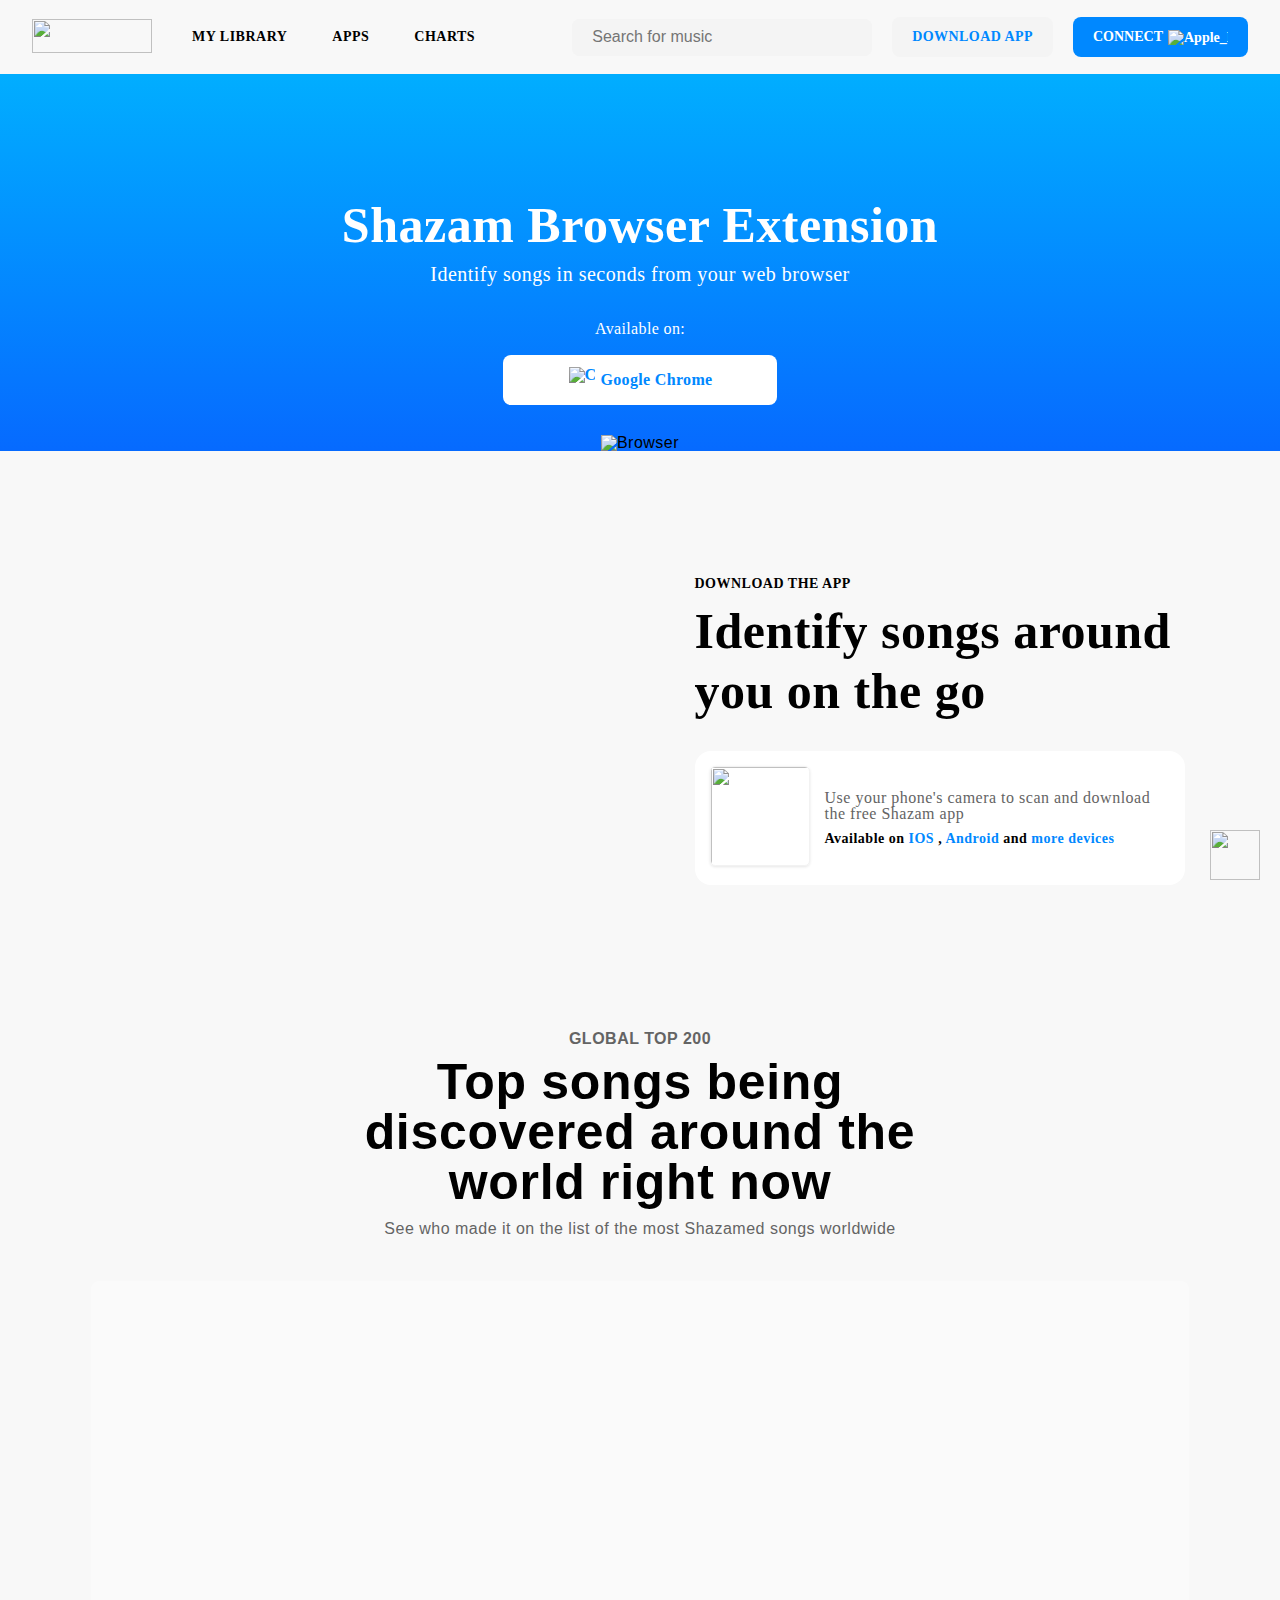
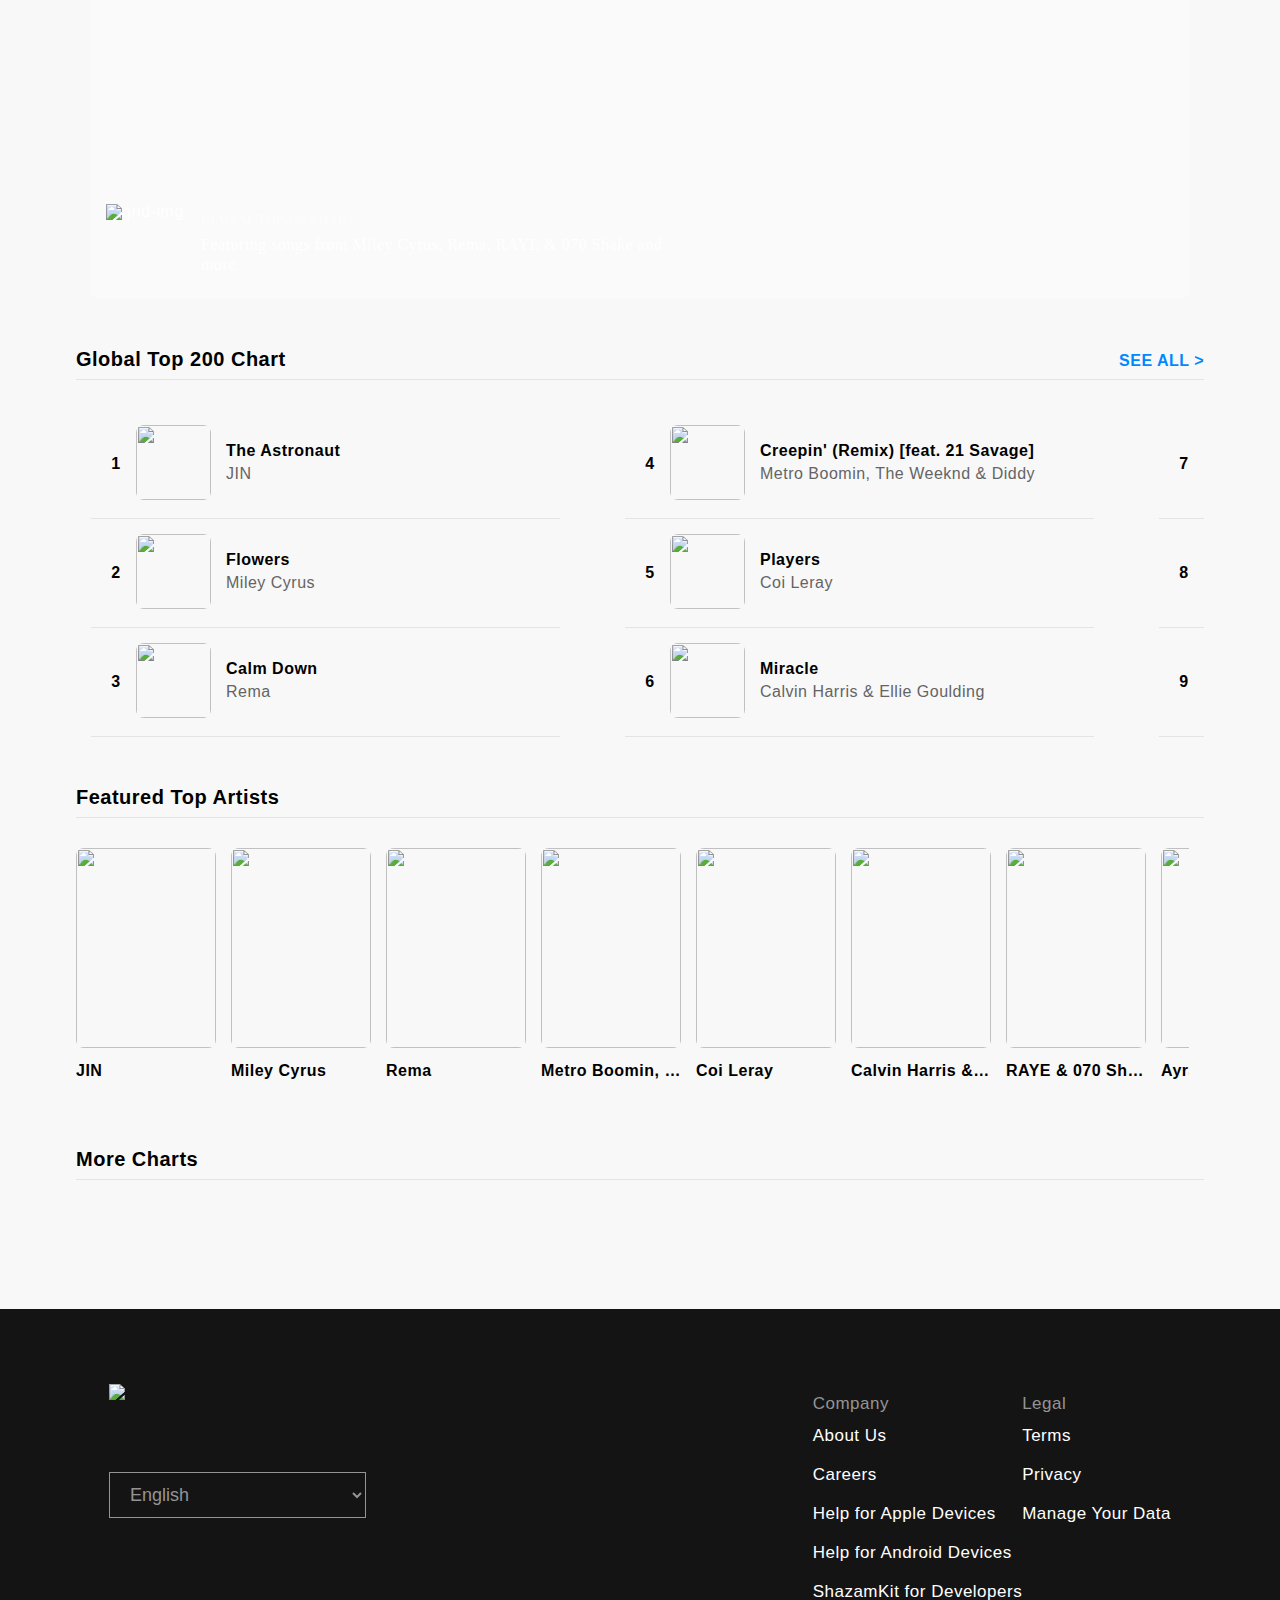
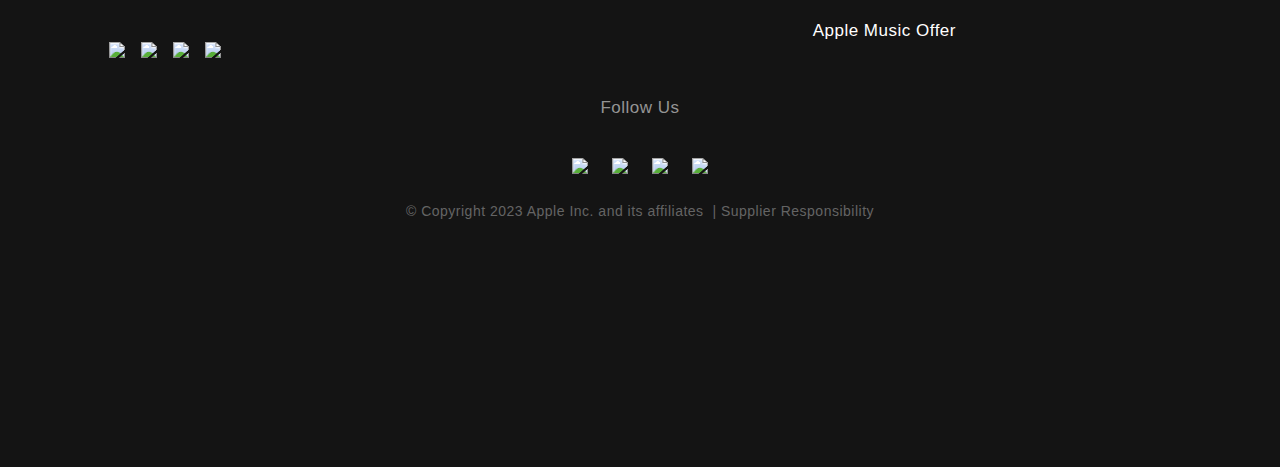
==== index.html @ 81b8ff0d "Add files via upload" ====
<!DOCTYPE html>
<html lang="en">

<head>
    <meta charset="UTF-8" />
    <meta http-equiv="X-UA-Compatible" content="IE=edge" />
    <meta name="viewport" content="width=device-width, initial-scale=1.0" />
    <link rel="stylesheet" href="/style.css" />
    <link rel="icon" href="/icon/icon_path.png" type="image/icon type">
    <script src="/main.js"></script>
    <title>Shazam - Music Discovery, Charts & Song Lyrics</title>
</head>

<body>
    <!--Navigation-->
    <div class="navigation">
        <div class="container-flex">
            <nav>
                <div class="shazam-icon">
                    <a href="/index.html">
                        <img src="/icon/Temp.png" id="shazamic" />
                    </a>
                </div>
                <div class="nav-menu">
                    <ul>
                        <li><a href="/login.html">MY LIBRARY</a></li>
                        <li><a href="/apps.html">APPS</a></li>
                        <li><a href="https://www.shazam.com/charts/top-200/vietnam">CHARTS</a></li>
                    </ul>
                </div>
            </nav>
            <div class="search-box">
                <input class="search-input" type="search" placeholder="Search for music" />
                <button class="search-btn" type="submit">
                    <img src="/icon/magnifying.png" alt="" />
                </button>
            </div>
            <div class="action">
                <button class="download-app">DOWNLOAD APP</button>
                <button class="connect-app">
                    CONNECT
                    <img src="/icon/Apple_Music_2.png" alt="Apple_Music" />
                </button>
                <button class="hamburger-menu" id="icon" onclick="myFunction()">
                    <img src="/icon/hamburger.png" alt="" />
                </button>

            </div>
        </div>

    </div>
    <div class="nav-menu-overlay">

        <div class="shazam-icon">
            <a href="">
                <img src="/icon/Shazam_white_logo.png" alt="shazam-icon" />
            </a>
        </div>
        <ul>
            <li><a href="/index.html">Download Shazam</a></li>
            <li><a href="/apps.html">Apps</a></li>
            <li><a href="https://www.shazam.com/charts/top-200/vietnam">Chart</a></li>
            <li><a href="/login.html">My Library</a></li>
            <li><a href="https://support.apple.com/en-us/HT210331">Help</a></li>
        </ul>
        <button class="hamburger-menu" id="icon" onclick="myFunction()">
            <img src="/icon/close.png" alt="" />
        </button>
    </div>
    <img src="img/night-mode.png" id="dark">
    <!-------------------->
    <div class="frame1">
        <div class="text-container">
            <div class="title">Shazam Browser Extension</div>
            <div class="subtitle">
                Identify songs in seconds from your web browser
            </div>
            <div class="text-info">Available on:</div>
            <div class="chrome-btn">
                <a href="https://chrome.google.com/webstore/detail/shazam-find-song-names-fr/mmioliijnhnoblpgimnlajmefafdfilb">
                    <img src="/icon/chrome-logo.png" alt="Chrome" />Google Chrome
                </a>
            </div>
        </div>
        <img src="/img/broswer.png" alt="Browser" class="browser" />
        <img src="/img/Mobile/iphone.png" alt="Browser" class="mobile">
    </div>
    <!-------------------->
    <!---frame2-->
    <div class="frame2">
        <div class="try-now">
            <img src="/img/Layer 1.png" alt="">
        </div>
        <div class="try-now-tablet">
            <img src="/img/Tablet/Layer 1 tablet.png" alt="">
        </div>
        <div class="try-now-mobile">
            <img src="/img/Mobile/Untitled-1.png" alt="">
        </div>
        <div class="content">
            <div class="left">
                <img src="/img/group.png" alt="" />
            </div>
            <div class="right">
                <div class="dta">DOWNLOAD THE APP</div>
                <div class="identify">Identify songs around you on the go</div>
                <div class="dlbox">
                    <div class="QR">
                        <img src="/img/home.png" alt="" />
                    </div>
                    <div class="dltext">
                        <div class="desc">
                            Use your phone's camera to scan and download the free Shazam app
                        </div>
                        <div class="links">
                            Available on
                            <a href="https://itunes.apple.com/app/shazam/id284993459?mt=8&at=11l3eE&ct=5348615A-616D-3235-3830-44754D6D5973">IOS</a> ,
                            <a href="https://play.google.com/store/apps/details?id=com.shazam.android">Android</a> and
                            <a href="https://www.shazam.com/apps">more devices</a>
                        </div>
                    </div>
                </div>
            </div>
        </div>

    </div>
    <!-----frame3----->
    <div class="frame3">
        <div class="title">
            <h2>Global Top 200</h2>
            <h1>Top songs being discovered around the world right now</h1>
            <p>See who made it on the list of the most Shazamed songs worldwide</p>
        </div>
        <div class="video">
            <div class="home-video">
                <iframe width="560" height="315" src="https://www.youtube.com/embed/YudHcBIxlYw?controls=0&amp;autoplay=1&mute=1&loop=1" title="YouTube video player" frameborder="0" allow="accelerometer; autoplay; clipboard-write; encrypted-media; gyroscope; picture-in-picture; web-share"
                    allowfullscreen></iframe>


                <div class="grid">
                    <img src="/img/global.png" alt="grid-img" class="grid-img" />
                    <div class="caption-img">
                        <div class="caption">Global Top 200 Chart</div>
                        <div class="feat">
                            Featuring songs from Miley Cyrus, Rema, RAYE & 070 Shake and more
                        </div>
                    </div>
                </div>
            </div>
        </div>
        <div class="topchart-title">
            <h2>Global Top 200 Chart</h2>
            <a href="" class="see-all">SEE ALL ></a>
        </div>
        <div class="topchart-list">
            <div class="topchart-container">
                <div class="container-list">
                    <div class="collum-list">
                        <div class="track-info">
                            <div class="count">1</div>
                            <div class="audio-play">
                                <img src="/img/11.webp" alt="" />
                            </div>
                            <div class="track-title">
                                <a href="" class="title-music"> The Astronaut </a>
                                <a href="" class="sub-title-music">JIN</a>
                            </div>
                        </div>
                        <div class="track-info">
                            <div class="count">2</div>
                            <div class="audio-play">
                                <img src="/img/22.webp" alt="" />
                            </div>
                            <div class="track-title">
                                <a href="" class="title-music"> Flowers </a>
                                <a href="" class="sub-title-music">Miley Cyrus</a>
                            </div>
                        </div>
                        <div class="track-info">
                            <div class="count">3</div>
                            <div class="audio-play">
                                <img src="/img/33.webp" alt="" />
                            </div>
                            <div class="track-title">
                                <a href="" class="title-music"> Calm Down </a>
                                <a href="" class="sub-title-music">Rema</a>
                            </div>
                        </div>
                    </div>

                    <div class="collum-list">
                        <div class="track-info">
                            <div class="count">4</div>
                            <div class="audio-play">
                                <img src="/img/44.webp" alt="" />
                            </div>
                            <div class="track-title">
                                <a href="" class="title-music">  Creepin' (Remix) [feat. 21 Savage]  </a>
                                <a href="" class="sub-title-music">Metro Boomin, The Weeknd & Diddy</a>
                            </div>
                        </div>
                        <div class="track-info">
                            <div class="count">5</div>
                            <div class="audio-play">
                                <img src="/img/55.webp" alt="" />
                            </div>
                            <div class="track-title">
                                <a href="" class="title-music"> Players </a>
                                <a href="" class="sub-title-music">Coi Leray</a>
                            </div>
                        </div>
                        <div class="track-info">
                            <div class="count">6</div>
                            <div class="audio-play">
                                <img src="/img/66.webp" alt="" />
                            </div>
                            <div class="track-title">
                                <a href="" class="title-music"> Miracle </a>
                                <a href="" class="sub-title-music">Calvin Harris & Ellie Goulding</a>
                            </div>
                        </div>
                    </div>
                    <div class="collum-list">
                        <div class="track-info">
                            <div class="count">7</div>
                            <div class="audio-play">
                                <img src="/img/77.webp" alt="" />
                            </div>
                            <div class="track-title">
                                <a href="" class="title-music"> Escapism. </a>
                                <a href="" class="sub-title-music">RAYE & 070 Shake</a>
                            </div>
                        </div>
                        <div class="track-info">
                            <div class="count">8</div>
                            <div class="audio-play">
                                <img src="/img/88.webp" alt="" />
                            </div>
                            <div class="track-title">
                                <a href="" class="title-music"> Rush </a>
                                <a href="" class="sub-title-music">Ayra Starr</a>
                            </div>
                        </div>
                        <div class="track-info">
                            <div class="count">9</div>
                            <div class="audio-play">
                                <img src="/img/99.webp" alt="" />
                            </div>
                            <div class="track-title">
                                <a href="" class="title-music"> People </a>
                                <a href="" class="sub-title-music">Libianca</a>
                            </div>
                        </div>
                    </div>
                </div>
            </div>
        </div>
        <div class="topchart-title">
            <h2>Featured Top Artists</h2>
        </div>
        <div class="topchart-list">
            <div class="topchart-container">
                <div class="container-list artist-container">
                    <div class="collum-list artist-collum">
                        <div class="artist-info">
                            <img src="/img/1.webp" alt="" />

                        </div>
                        <div class="artist-name">JIN</div>
                    </div>
                    <div class="collum-list artist-collum">
                        <div class="artist-info">
                            <img src="/img/2.webp" alt="" />

                        </div>
                        <div class="artist-name">Miley Cyrus</div>
                    </div>
                    <div class="collum-list artist-collum">
                        <div class="artist-info">
                            <img src="/img/3.webp" alt="" />

                        </div>
                        <div class="artist-name">Rema</div>
                    </div>
                    <div class="collum-list artist-collum">
                        <div class="artist-info">
                            <img src="/img/4.webp" alt="" />

                        </div>
                        <div class="artist-name">Metro Boomin, The Weeknd & Diddy</div>
                    </div>
                    <div class="collum-list artist-collum">
                        <div class="artist-info">
                            <img src="/img/5.webp" alt="" />

                        </div>
                        <div class="artist-name">Coi Leray</div>
                    </div>
                    <div class="collum-list artist-collum">
                        <div class="artist-info">
                            <img src="/img/6.webp" alt="" />

                        </div>
                        <div class="artist-name">Calvin Harris & Ellie Goulding</div>
                    </div>
                    <div class="collum-list artist-collum">
                        <div class="artist-info">
                            <img src="/img/7.webp" alt="" />

                        </div>
                        <div class="artist-name">RAYE & 070 Shake</div>
                    </div>
                    <div class="collum-list artist-collum">
                        <div class="artist-info">
                            <img src="/img/8.webp" alt="" />

                        </div>
                        <div class="artist-name">Ayra Starr</div>
                    </div>
                    <div class="collum-list artist-collum">
                        <div class="artist-info">
                            <img src="/img/9.webp" alt="" />

                        </div>
                        <div class="artist-name">Libianca</div>
                    </div>
                    <div class="collum-list artist-collum">
                        <div class="artist-info">
                            <img src="/img/10.webp" alt="" />

                        </div>
                        <div class="artist-name">Ed Sheeran</div>
                    </div>
                </div>
            </div>

        </div>
        <div class="topchart-title">
            <h2>More Charts</h2>
        </div>
        <div class="topchart-list">
            <div class="topchart-container">
                <div class="container-list artist-container more-chart">
                    <div class="chart-collum">
                        <img src="/img/Untitled-1.png" alt="" />
                        <img src="/img/Untitled-2.png" alt="" />
                        <img src="/img/Untitled-3.png" alt="" />
                        <img src="/img/Untitled-4.png" alt="" />
                    </div>
                    <div class="chart-collum-tablet">
                        <div class="chart-info">
                            <img src="/img/Tablet/p0.png" alt="" />
                            <div class="title-chart">Top 200 <br> Vietnam</div>
                            <div class="subtitle-chart">Featuring songs from MIYA, Tăng Duy Tân & Hòa Minzy, UMIE and more</div>
                        </div>
                        <div class="chart-info">
                            <img src="/img/Tablet/p1.png" alt="" />
                            <div class="title-chart">Top 50 <br> New York City</div>
                            <div class="subtitle-chart">Featuring songs from Rema, Nicki Minaj, PinkPantheress & Ice Spice and more</div>
                        </div>
                        <div class="chart-info">
                            <img src="/img/Tablet/p2.png" alt="" />
                            <div class="title-chart">Top 50 <br> Los Angeles</div>
                            <div class="subtitle-chart">Featuring songs from SZA, Fuerza Regida & Grupo Frontera, Rema and more</div>
                        </div>
                        <div class="chart-info">
                            <img src="/img/Tablet/p3.png" alt="" />
                            <div class="title-chart">Top 50 <br> Moscow</div>
                            <div class="subtitle-chart">Featuring songs from Oliver Tree & Robin Schulz, Miley Cyrus, Eminem and more</div>
                        </div>
                    </div>
                </div>
            </div>
        </div>
    </div>


    <!--Footer-->
    <div class="footer">
        <div class="wrapper">
            <div class="footer-content-1">
                <div class="sz-logo">
                    <a href="https://www.shazam.com/" class="logo">
                        <img src="/icon/Shazam_white_logo.png">
                    </a>
                </div>

                <div class="select">
                    <select>  
                    <option value="cs-CZ">Čeština</option>  
                    <option value="de-DE">Deutsch</option>  
                    <option value="el-GR">Eλληνικά</option>  
                    <option value="en-US" selected="selected">English</option>  
                    <option value="en-GB">English (UK)</option>  
                    <option value="es">Español</option>  
                    <option value="es-ES">Español (ES)</option>  
                    <option value="es-MX">Español (MX)</option>  
                    <option value="fr-FR">Français</option>  
                    <option value="hi-IN">हिन्दी</option>  
                    <option value="id-ID">Bahasa Indonesia</option>  
                    <option value="it-IT">Italiano</option>  
                    <option value="ja-JP">日本語</option>  
                    <option value="ko-KR">한국어</option>  
                    <option value="nl-NL">Nederlands</option>  
                    <option value="pl-PL">Polski</option>  
                    <option value="pt-PT">Português</option>  
                    <option value="pt-BR">Português (BR)</option>  
                    <option value="ru-RU">Русский язык</option>  
                    <option value="tr-TR">Türkçe</option>  
                    <option value="zh-CN">中文</option>  
                    <option value="zh-TW">繁體中文</option>  
                 </select>
                </div>
            </div>
            <div class="footer-content-2">
                <div class="company">
                    <h3 id=c ompany>Company</h3>
                    <ul>
                        <li><a href="https://www.shazam.com/company" class="link" target="_blank">About Us</a></li>
                        <li><a href="https://jobs.apple.com/en-us/search?sort=relevance&amp;search=shazam" class="link" target="_blank">Careers</a></li>
                        <li><a href="https://support.apple.com/guide/shazam-iphone/welcome/ios" class="link" target="_blank">Help for Apple Devices</a></li>
                        <li><a href="https://support.apple.com/en-us/HT211913" class="link" target="_blank">Help for Android Devices</a></li>
                        <li><a href="https://www.shazam.com/shazamkit/" " class="link " target="_blank ">ShazamKit for Developers</a></li>  
                    <li><a href="https://www.shazam.com//applemusic " class="link " target="_blank ">Apple Music Offer</a></li>  
                 </ul>
              </div>

              <div class="legal ">
                 <h3 id = "legal ">Legal</h3>
                 <ul>
                    <li><a href="https://www.shazam.com/terms " class="link " target="_blank ">Terms</a></li>
                    <li><a href="https://www.apple.com/legal/privacy/en-ww " class="link " target="_blank ">Privacy</a></li>
                    <li><a href="https://www.shazam.com/privacy " class="link "" target="_blank">Manage Your Data</a>
                        </li>
                    </ul>
                </div>
            </div>
            <div class="footer-content-3">
                <div class="app-store-options">
                    <a href="https://play.google.com/store/apps/details?id=com.shazam.android"><img src="/img/get_on_ggp.png"></a>
                    <a href="https://itunes.apple.com/app/shazam/id284993459?mt=8&amp;at=11l3eE&amp;ct=5348615A-616D-3235-3830-44754D6D5973"><img src="/img/get_on_as.png" class="as"></a>
                    <a href="https://chrome.google.com/webstore/detail/shazam/mmioliijnhnoblpgimnlajmefafdfilb"><img src="/img/get_on_cws.png" class="cvs"></a>
                    <a href="https://galaxystore.samsung.com/detail/com.shazam.android?session_id=W_5b8cae96f944187834b0716caa1ca6c5"><img src="/img/get_on_gs.png" class="gs"></a>
                </div>
            </div>
            <div class="footer-content-4">
                <div class="media">
                    <h3 id="fl">Follow Us</h3>
                    <ul>
                        <li>
                            <a href="https://www.facebook.com/Shazam" class="follow-fb" target="_blank"><img src="/img/fb2.png"></a>
                        </li>
                        <li>
                            <a href="https://twitter.com/shazam" class="follow-tw" target="_blank"><img src="/img/tw.png"></a>
                        </li>
                        <li>
                            <a href="https://instagram.com/shazam/" class="follow-insta" target="_blank"><img src="/img/ins.png"></a>
                        </li>
                        <li>
                            <a href="https://www.snapchat.com/add/shazam" class="follow-sc" target="_blank"><img src="/img/sn.png"></a>
                        </li>
                    </ul>
                    <div class="copyright"> © Copyright 2023 Apple Inc. and its affiliates &nbsp;|&nbsp;<a href="https://www.apple.com/supplier-responsibility/">Supplier Responsibility</a>
                    </div>
                </div>
            </div>
        </div>
    </div>

    <script>
        var dark = document.getElementById("dark");
        var ctr = 0;
        dark.onclick = function() {
            document.body.classList.toggle("dark-mode")
            if (ctr == 0) {
                ctr = 1;
                document.getElementById("shazamic").src = "icon/Shazam_white_logo.png"
            } else {
                ctr = 0;
                document.getElementById("shazamic").src = "icon/Temp.png"
            }

        }
    </script>

</body>

</html>
---- style.css ----
html,
body,
div,
span,
applet,
object,
iframe,
h1,
h2,
h3,
h4,
h5,
h6,
p,
blockquote,
pre,
a,
abbr,
acronym,
address,
big,
cite,
code,
del,
dfn,
em,
img,
ins,
kbd,
q,
s,
samp,
small,
strike,
strong,
sub,
sup,
tt,
var,
b,
u,
i,
center,
dl,
dt,
dd,
ol,
ul,
li,
fieldset,
form,
label,
legend,
table,
caption,
tbody,
tfoot,
thead,
tr,
th,
td,
article,
aside,
canvas,
details,
embed,
figure,
figcaption,
footer,
header,
hgroup,
menu,
nav,
output,
ruby,
section,
summary,
time,
mark,
audio,
video {
    margin: 0;
    padding: 0;
    border: 0;
    font-size: 100%;
    font: inherit;
    vertical-align: baseline;
}


/* HTML5 display-role reset for older browsers */

article,
aside,
details,
figcaption,
figure,
footer,
header,
hgroup,
menu,
nav,
section {
    display: block;
}

body {
    line-height: 1;
}

ol,
ul {
    list-style: none;
}

blockquote,
q {
    quotes: none;
}

blockquote:before,
blockquote:after,
q:before,
q:after {
    content: "";
    content: none;
}

:root {
    --main-bg: #f8f8f8;
    --frame-bg: #fff;
    --text-black: #000;
    --text-gray: #646464;
    --search-box: #f4f4f4;
    --text-blue: #08f;
}

.dark-mode {
    --main-bg: #1E1F22;
    --frame-bg: #2B2D31;
    --text-black: #fff;
    --text-gray: #f5f5f5;
    --search-box: #2b2d31;
    --text-blue: #fff;
}

table {
    border-collapse: collapse;
    border-spacing: 0;
}

@font-face {
    font-family: NeueMontreal;
    font-style: normal;
    font-weight: 400;
    src: url(/font/NeueMontreal-Regular.otf);
}

@font-face {
    font-family: NeueMontreal;
    font-style: normal;
    font-weight: 500;
    src: url(font/NeueMontreal-Medium.otf);
}

@font-face {
    font-family: NeueMontreal;
    font-style: normal;
    font-weight: 700;
    src: url(font/NeueMontreal-Bold.otf);
}

*,
 ::after,
 ::before {
    box-sizing: border-box;
}

body,
html {
    display: block;
    min-width: 100%;
    min-height: 100%;
    height: 100%;
    -webkit-tap-highlight-color: transparent;
    position: relative;
    font-family: NeueMontreal;
    letter-spacing: 0.5px;
}

.navigation {
    position: fixed;
    top: 0;
    width: 100%;
    height: 74px;
    background-color: var(--main-bg);
    align-items: center;
    z-index: 100;
}

.nav-menu-overlay {
    display: none;
}

.container-flex {
    display: flex;
    flex-direction: row;
    flex-wrap: nowrap;
    justify-content: space-between;
    align-items: center;
    align-content: center;
    margin: 0 auto;
    max-width: 1340px;
    width: 95%;
}

.container-flex nav {
    display: flex;
    align-items: center;
}

.navigation .shazam-icon {
    padding: 19px 0 18px 0;
    margin-right: 20px;
    color: black;
}

.navigation .shazam-icon img {
    width: 120px;
    height: 34px;
}

.navigation .nav-menu ul {
    box-sizing: border-box;
    white-space: nowrap;
}

.navigation .nav-menu ul li {
    display: inline-block;
}

.navigation .nav-menu a {
    padding: 15px 20px;
    display: inline-block;
    text-decoration: none;
    color: var(--text-black);
    box-sizing: border-box;
    font-weight: 700;
    font-family: NeueMontreal;
    font-size: 14px;
    letter-spacing: 0.5px;
}

.navigation .search-box {
    display: block;
    background-color: var(--search-box);
    border: none;
    border-radius: 8px;
    white-space: nowrap;
    position: relative;
    margin-left: auto;
    max-width: 300px;
    flex: 1 1 100%;
}

.navigation .search-box input {
    border-radius: 8px;
    font-size: 16px;
    background-color: var(--search-box);
    border: none;
    padding: 9px 50px 10px 20px;
    width: 100%;
}

.navigation .search-box .search-btn {
    box-sizing: border-box;
    background-color: var(--search-box);
    border: none;
    border-radius: 8px;
    position: absolute;
    right: 10px;
    top: 50%;
    transform: translateY(-50%);
    height: 16px;
}

.navigation .search-box .search-btn img {
    width: 16px;
    height: 16px;
    fill: #066aff;
}

.navigation .action {
    white-space: nowrap;
    display: flex;
}

.navigation .action .download-app {
    border-radius: 8px;
    background-color: var(--search-box);
    color: var(--text-blue);
    font-family: NeueMontreal;
    font-size: 14px;
    font-weight: 700;
    letter-spacing: 0.44px;
    margin-left: 20px;
    padding: 12px 20px;
    white-space: nowrap;
    border: none;
    cursor: pointer;
}

.navigation .action .connect-app {
    height: 40px;
    background-color: #08f;
    border-radius: 8px;
    color: #fff;
    padding: 0 20px;
    margin-left: 20px;
    display: flex;
    align-items: center;
    border: none;
    white-space: nowrap;
    font-family: NeueMontreal;
    cursor: pointer;
    gap: 5px;
    font-size: 14px;
    font-weight: 700;
}

.navigation .action .hamburger-menu {
    padding: 10px 10px 10px 10px;
    cursor: pointer;
    border: none;
    background-color: var(--main-bg);
    display: none;
}

.navigation .action .connect-app img {
    width: 60px;
    height: 15px;
}

.navigation .action .hamburger-menu img {
    width: 20px;
    height: 20px;
    display: block;
}

.nav-menu-overlay {
    display: none;
    position: fixed;
    z-index: 5000;
    width: 100%;
    height: 100%;
    background-color: #000;
    transition-delay: 0.3s;
    top: 0px;
    left: 0px;
}

.nav-menu-overlay .hamburger-menu {
    position: absolute;
    top: 0;
    right: 0;
    padding: 27px;
    padding-right: 5%;
    background-color: black;
    border: none;
}

.nav-menu-overlay .hamburger-menu img {
    width: 20px;
    height: 20px;
    display: block;
}

.nav-menu-overlay .shazam-icon {
    color: black;
    margin: 17px 0 0 2.5%;
}

.nav-menu-overlay .shazam-icon img {
    width: 120px;
    height: 34px;
}

.nav-menu-overlay ul {
    padding-top: 50px;
}

.nav-menu-overlay ul li a {
    color: #fff;
    display: block;
    padding: 25px 0 25px 55px;
    font-size: 20px;
    text-decoration: none;
}

.frame1 {
    background-image: linear-gradient(to bottom, #0bf, #066aff);
    padding-top: 40px;
    text-align: center;
}

.frame1 .title {
    font-family: NeueMontreal;
    margin-top: 155px;
    margin-bottom: 5px;
    font-size: 50px;
    font-weight: 700;
    line-height: 1.2;
    letter-spacing: 0.5px;
    color: #fff;
}

.frame1 .subtitle {
    font-family: NeueMontreal;
    font-size: 20px;
    line-height: 1.4;
    letter-spacing: 0.5px;
    color: #fff;
    margin-bottom: 30px;
}

.frame1 .text-info {
    font-family: NeueMontreal;
    font-size: 16px;
    line-height: 1.38;
    letter-spacing: 0.36px;
    margin: 20px 0 15px;
    color: #fff;
}

.frame1 .chrome-btn {
    display: flex;
    justify-content: center;
    align-items: center;
    white-space: nowrap;
}

.frame1 .chrome-btn a {
    text-decoration: none;
    font-family: NeueMontreal;
    display: flex;
    align-items: center;
    justify-content: center;
    padding: 12px 65px 12px 66px;
    border-radius: 8px;
    background-color: #fff;
    font-size: 16px;
    font-weight: 700;
    letter-spacing: 0.33px;
    color: #08f;
    min-height: 30px;
    cursor: pointer;
    margin-bottom: 30px;
}

.frame1 .chrome-btn img {
    width: 26px;
    height: 26px;
    margin-right: 6px;
}

.frame1 .browser {
    vertical-align: bottom;
    height: auto;
}

.frame1 .mobile {
    height: auto;
    display: none;
}

.frame2 {
    background-color: var(--main-bg);
}

.frame2 .try-now {
    max-width: 1128px;
    padding: 30px 15px;
    margin: 0 auto;
    display: block;
}

.frame2 .try-now-tablet {
    display: none;
    max-width: 1128px;
    padding: 30px 15px;
    margin: 0 auto;
}

.frame2 .try-now-mobile {
    display: none;
    max-width: 1128px;
    padding: 30px 15px;
    margin: 0 auto;
}

.frame2 .try-now img {
    display: block;
    height: auto;
    width: 100%;
}

.frame2 .try-now-tablet img {
    height: auto;
    width: 100%;
}

.frame2 .try-now-mobile img {
    height: auto;
    width: 100%;
    width: 100%;
}

.content {
    display: flex;
    padding: 60px 30px 0;
    align-items: center;
    max-width: 1150px;
    margin-right: auto;
    margin-left: auto;
    background-image: none;
    background-color: var(--main-bg);
}

.frame2 .content .left {
    font-size: 0;
    width: 55%;
    min-height: 400px;
}

.content .left img {
    transform: scale(1);
    width: 100%;
}

.content .right {
    width: 45%;
    margin-top: -80px;
}

.content .right .dta {
    font-family: NeueMontreal;
    font-size: 14px;
    font-weight: 700;
    margin-bottom: 10px;
    color: var(--text-black);
}

.content .right .identify {
    font-family: NeueMontreal;
    font-size: 50px;
    font-weight: 700;
    line-height: 1.2;
    max-width: 600px;
    margin-bottom: 30px;
    color: var(--text-black);
}

.content .right .dlbox {
    background-color: var(--frame-bg);
    display: flex;
    align-items: center;
    justify-content: center;
    padding: 15px;
    border-radius: 16px;
}

.content .right .dlbox .QR {
    display: block;
    box-sizing: border-box;
}

.content .right .dlbox .QR img {
    width: 100px;
    height: 100px;
    border-radius: 5.4px;
    box-shadow: 0 1px 3px 0 rgba(0, 0, 0, 0.1);
    border: solid 0.7px rgba(0, 0, 0, 0.05);
    margin-right: 15px;
    transform: scale(1);
}

.content .right .dlbox .dltext {
    display: block;
}

.content .right .dlbox .desc {
    font-size: 16px;
    margin-bottom: 10px;
    color: var(--text-gray);
    font-family: NeueMontreal;
}

.content .right .dlbox .links {
    font-family: NeueMontreal;
    font-size: 14px;
    font-weight: 700;
    color: var(--text-black);
}

.content .right .dlbox .links a {
    text-decoration: none;
    color: var(--text-blue);
}

.frame3 {
    padding: 60px 0 60px;
    background-color: var(--main-bg);
}

.frame3 .title {
    text-align: center;
    max-width: 671px;
    margin: 0 auto 40px;
}

.frame3 .title h2 {
    font-weight: 700;
    border: none;
    text-transform: uppercase;
    margin-bottom: 10px;
    padding: 0;
    font-size: 16px;
    color: var(--text-gray);
    letter-spacing: 0.5px;
}

.frame3 .title h1 {
    font-size: 50px;
    font-weight: 700;
    letter-spacing: 0.69px;
    color: var(--text-black);
    margin-bottom: 10px;
    line-height: 1;
}

.frame3 .title p {
    font-size: 16px;
    color: var(--text-gray);
    letter-spacing: 0.5px;
    line-height: 1.5;
}

.frame3 .video {
    max-width: 1128px;
    margin: 0 auto;
    padding: 0 15px;
}

.frame3 .home-video {
    position: relative;
    z-index: 10;
    width: 100%;
    height: 0;
    border-radius: 8px;
    background-color: #fafafa;
    background-position: center;
    background-repeat: no-repeat;
    background-size: cover;
    padding-top: 56.25%;
}

.frame3 .home-video iframe,
.frame3 .home-video object,
.frame3 .home-video embed {
    position: absolute;
    top: 0;
    left: 0;
    width: 100%;
    height: 100%;
}

.frame3 .grid {
    display: flex;
    align-items: center;
    flex: 1 1 100%;
    min-width: 0;
    position: absolute;
    z-index: 1000;
    left: 15px;
    bottom: 15px;
    right: 15px;
    color: #fff;
}

.frame3 .grid img {
    width: 80px;
    height: 80px;
    margin-right: 15px;
}

.frame3 .grid .caption-img {
    max-width: 500px;
}

.frame3 .grid .caption-img .caption {
    text-transform: uppercase;
    font-size: 12px;
    font-weight: 700;
    opacity: 0.5;
    margin-bottom: 10px;
    font-family: NeueMontreal;
}

.frame3 .grid .caption-img .feat {
    font-size: 16px;
    font-family: NeueMontreal;
    line-height: 20px;
}

.frame3 .view-chart {
    display: flex;
    justify-content: center;
    align-items: center;
    position: absolute;
    z-index: 101;
    top: 0;
    left: 0;
    right: 0;
    bottom: 0;
    text-align: center;
    color: #fff;
    font-size: 16px;
    font-weight: 700;
    text-decoration: none;
    text-transform: uppercase;
    opacity: 0;
    font-family: NeueMontreal;
}

.frame3 .view-chart:hover {
    display: flex;
    justify-content: center;
    align-items: center;
    position: absolute;
    z-index: 101;
    top: 0;
    left: 0;
    right: 0;
    bottom: 0;
    text-align: center;
    color: #fff;
    font-size: 16px;
    font-weight: 700;
}

.frame3 .topchart-title {
    padding: 10px 0;
    margin: 40px auto 30px;
    max-width: 1128px;
    display: flex;
    border-bottom: 1px solid #e4e4e4;
}

.frame3 .topchart-title h2 {
    font-size: 20px;
    font-weight: 700;
    flex: 1 1 100%;
    min-width: 0;
    color: var(--text-black);
}

.frame3 .topchart-title a {
    color: #08f;
    text-decoration: none;
    font-size: 16px;
    font-weight: 700;
    align-self: flex-end;
    white-space: nowrap;
}

.frame3 .topchart-list {
    max-width: 1128px;
    margin: 0 auto;
    width: 100%;
}

.frame3 .topchart-list .container-list {
    display: flex;
    overflow-x: auto;
    scroll-snap-type: x mandatory;
}

.frame3 .topchart-list .collum-list {
    display: block;
    min-width: calc(50% - 30px);
    padding: 0 50px 0 15px;
    max-width: 550px;
    scroll-snap-align: start;
    scroll-snap-stop: always;
}

.frame3 .topchart-list .track-info {
    display: flex;
    align-items: center;
    max-width: 1340px;
    margin-left: auto;
    margin-right: auto;
    padding: 15px 0 15px 15px;
    border-bottom: 1px solid #e4e4e4;
}

.frame3 .topchart-list .track-info .count {
    text-align: center;
    width: 20px;
    margin-right: 10px;
    font-weight: 700;
    font-size: 16px;
    color: var(--text-black);
}

.frame3 .topchart-list .track-info .audio-play img {
    width: 75px;
    height: 75px;
    border-radius: 8px;
}

.frame3 .topchart-list .track-info .track-title {
    display: block;
    padding-left: 15px;
}

.frame3 .topchart-list .track-info .track-title .title-music {
    display: inline-block;
    max-width: 100%;
    font-size: 16px;
    font-weight: 700;
    color: var(--text-black);
    margin-top: 0;
    text-decoration: none;
    margin-bottom: 5px;
    letter-spacing: 0.5px;
}

.frame3 .topchart-list .track-info .track-title .title-music:hover {
    text-decoration: underline;
}

.frame3 .topchart-list .track-info .track-title .sub-title-music {
    display: block;
    color: var(--text-gray);
    font-size: 16px;
    font-weight: 400;
    text-decoration: none;
    letter-spacing: 0.5px;
    line-height: 20px;
}

.frame3 .topchart-list .track-info .track-title .sub-title-music:hover {
    text-decoration: underline;
}

.frame3 .topchart-list .artist-info {
    height: 200px;
    width: 100%;
    scroll-snap-align: start;
}

.frame3 .topchart-list .artist-info img {
    border-radius: 8px;
    width: 100%;
    height: 100%;
    object-fit: cover;
}

.frame3 .topchart-list .artist-name {
    font-size: 16px;
    font-weight: 700;
    margin-top: 15px;
    white-space: nowrap;
    overflow: hidden;
    text-overflow: ellipsis;
    color: var(--text-black);
}

.frame3 .topchart-list .artist-container {
    padding-bottom: 20px;
    cursor: pointer;
    margin-left: -15px;
    max-width: 1128px;
}

.frame3 .topchart-list .more-chart {
    display: inline-block;
    width: 100%;
}

.frame3 .topchart-list .artist-collum {
    padding: 0 0 0 15px;
    min-width: 155px;
    width: 155px;
    overflow: hidden;
}

.frame3 .topchart-list .chart-collum {
    display: inline-grid;
    grid-auto-columns: calc(50% - 5px);
    grid-auto-flow: column;
    scroll-snap-type: x mandatory;
    max-width: 1129px;
}

.frame3 .topchart-list .chart-collum img {
    padding-left: 15px;
    scroll-snap-align: start;
    display: block;
    width: 100%;
    height: auto;
}

.frame3 .topchart-list .chart-collum-tablet {
    display: none;
}

@media( max-width: 1024px) {
    .navigation .container-flex .nav-menu {
        display: none;
    }
    .navigation .container-flex .action .download-app {
        display: none;
    }
    .navigation .container-flex .action .connect-app {
        display: none;
    }
    .navigation .container-flex .action .hamburger-menu {
        display: block;
        position: relative;
        z-index: 50000;
    }
    .frame1 img {
        width: 100%;
    }
    .frame2 .try-now {
        display: none;
    }
    .frame2 .try-now-tablet {
        display: block;
    }
    .frame2 .try-now-tablet img {
        display: block;
    }
    .frame3 .topchart-list .collum-list {
        min-width: 85%;
    }
    .frame3 .topchart-list .artist-collum {
        padding: 0 0 0 15px;
        min-width: 155px;
        width: 155px;
    }
    .frame3 .topchart-list {
        margin: 0 15px;
        width: 100%;
    }
    .frame3 .topchart-title {
        margin-left: 15px;
        margin-right: 15px;
    }
    .frame3 .topchart-list .chart-collum {
        display: none;
    }
    .frame3 .topchart-list .chart-collum-tablet {
        display: inline-grid;
        grid-auto-columns: calc(50% - 7.5px);
        grid-auto-flow: column;
        scroll-snap-type: x mandatory;
        overflow-x: auto;
        width: 100%;
        padding-bottom: 20px;
    }
    .frame3 .topchart-list .chart-collum-tablet .chart-info .title-chart {
        font-size: 32px;
        font-weight: 900;
        letter-spacing: .44px;
        margin-bottom: 5px;
        padding-top: 15px;
        padding-left: 15px;
        color: var(--text-black);
    }
    .frame3 .topchart-list .chart-collum-tablet .chart-info .subtitle-chart {
        font-size: 16px;
        font-weight: 400;
        color: var(--text-gray);
        letter-spacing: .44px;
        padding-left: 15px;
    }
    .frame3 .topchart-list .chart-collum-tablet img {
        scroll-snap-align: start;
        display: block;
        width: 100%;
        height: auto;
        padding-left: 15px;
    }
}

@media( max-width: 768px) {
    .frame1 .browser {
        display: none;
    }
    .frame1 .mobile {
        display: inline;
        max-width: 400px;
    }
    .frame2 .try-now-tablet {
        display: none;
    }
    .frame2 .try-now-mobile {
        display: block;
    }
    .frame2 .content {
        flex-direction: column-reverse;
    }
    .frame2 .content .left {
        width: 100%;
    }
    .frame2 .content .right {
        width: 100%;
        text-align: center;
        display: inline-block;
    }
    .frame2 .content .right .identify {
        max-width: none;
    }
}

body,
html {
    display: block;
    min-width: 100%;
    min-height: 100%;
    height: 100%;
    position: relative;
    font-family: NeueMontreal, Arial, sans-serif;
    letter-spacing: .5px
}

.footer a {
    font-size: 17px;
    font-style: normal;
    font-weight: 400;
    font-size: 17px;
    line-height: 23px;
    display: flex;
    align-items: center;
    letter-spacing: 0.5px;
}

.footer {
    background-color: #141414;
    padding-top: 75px;
    padding-bottom: 40px;
    position: relative;
    height: 100%;
    width: 100%;
    min-height: 727px;
    max-height: 758px;
}

.footer .wrapper {
    display: flex;
    margin: 0 auto;
    flex-wrap: wrap;
    position: relative;
    max-width: 1102px;
    padding-left: 20px;
    padding-right: 20px;
}

.footer-content-1 {
    display: flex;
    flex-wrap: nowrap;
    flex-direction: column;
    width: 50%;
    height: 255px;
}

.footer-content-1 .sz-logo {
    width: 150px;
    height: 88px;
}

.footer select {
    background-color: transparent;
    border: 1px solid #949494;
    color: #949494;
    padding: 11px 63px 11px 16px;
    font-size: 18px;
    width: 257px;
}

.footer-content-2 {
    display: flex;
    flex-wrap: nowrap;
    flex-direction: row;
    justify-content: end;
    width: 50%;
    min-width: 300px;
}

.footer-content-2 ul {
    display: flex;
    flex-direction: column;
    align-items: flex-start;
    gap: 16px;
}

.footer-content-2 a {
    text-decoration: none;
}

.footer-content-2 .company {
    max-width: 313px;
}

.footer-content-3 {
    display: flex;
    flex-wrap: wrap;
    flex-direction: row;
    width: 53.4%;
}

.footer-content-3 .app-store-options {
    display: flex;
    flex-wrap: wrap;
    gap: 16px;
}

.footer-content-4 {
    display: flex;
    flex-wrap: wrap;
    flex-direction: row;
    width: 100%;
    justify-content: center;
}

.footer-content-4 ul {
    display: flex;
    flex-wrap: wrap;
    justify-content: center;
    gap: 24px;
}

.footer-content-4 #fl {
    justify-content: center;
    height: 40px;
    padding-bottom: 50px;
    padding-top: 50px;
}

.footer-content-4 .copyright {
    display: flex;
    font-size: 14px;
    line-height: 22px;
    flex-wrap: wrap;
    color: #646464;
    justify-content: center;
    padding-top: 26px;
}

.footer-content-4 .copyright a {
    display: flex;
    flex-wrap: wrap;
    font-size: 14px;
    line-height: 22px;
    color: #646464;
    justify-content: center;
    text-decoration: none;
}

h3 {
    font-style: normal;
    font-weight: 400;
    font-size: 17px;
    line-height: 40px;
    display: flex;
    align-items: center;
    letter-spacing: 0.5px;
    color: #949494;
}

.footer .links li {
    color: white;
    font-size: 18px;
    line-height: 23px;
}

.footer .media img {
    max-height: 30px;
}

ul {
    list-style: none;
}

.footer a {
    color: #fff;
}

.footer .logo img {
    max-width: 150px;
    max-height: 43.05px;
}

.footer .app-store-options img {
    max-height: 38px;
}

@media only screen and (max-width: 656px) {
    .footer a {
        font-size: 17px;
        font-style: normal;
        font-weight: 400;
        font-size: 17px;
        line-height: 23px;
        display: flex;
        align-items: center;
        letter-spacing: 0.5px;
    }
    .footer {
        background-color: #141414;
        padding-top: 75px;
        padding-bottom: 40px;
        position: relative;
        height: 100%;
        width: 100%;
        min-height: 1112px;
        max-height: 1269px;
    }
    .footer .wrapper {
        display: flex;
        margin: 0 auto;
        flex-wrap: wrap;
        position: relative;
        width: 100%;
        padding-left: 10%;
        padding-right: 10%;
        justify-content: center;
    }
    .footer-content-1 {
        display: flex;
        flex-wrap: nowrap;
        flex-direction: column;
        height: 158px;
        justify-content: flex-start;
        align-items: center;
    }
    .footer-content-1 .sz-logo {
        width: 150px;
        height: 80px;
        justify-content: center;
    }
    .footer select {
        background-color: transparent;
        border: 1px solid #949494;
        color: #949494;
        padding: 10px 63px 10px 16px;
        font-size: 18px;
        width: 257px;
        justify-content: center;
    }
    .footer-content-2 {
        display: flex;
        flex-wrap: nowrap;
        flex-direction: row;
        justify-content: end;
        width: 50%;
        min-width: 300px;
    }
    .footer-content-2 ul {
        display: flex;
        flex-direction: column;
        align-items: flex-start;
        gap: 16px;
        margin-left: 20px;
    }
    .footer-content-2 a {
        text-decoration: none;
    }
    .footer-content-2 h3 {
        margin-left: 20px;
    }
    .footer-content-2 .company {
        max-width: 313px;
    }
    .footer-content-3 {
        display: flex;
        flex-wrap: wrap;
        flex-direction: row;
        width: 100%;
        height: 152px
    }
    .footer-content-3 .app-store-options {
        display: flex;
        flex-wrap: wrap;
        gap: 16px;
        justify-content: center;
        align-content: end;
    }
    .footer-content-4 {
        display: flex;
        flex-wrap: wrap;
        flex-direction: row;
        width: 100%;
        justify-content: center;
    }
    .footer-content-4 ul {
        display: flex;
        flex-wrap: wrap;
        justify-content: center;
        gap: 24px;
    }
    .footer-content-4 #fl {
        justify-content: center;
        height: 40px;
        padding-bottom: 50px;
        padding-top: 50px;
    }
    .footer-content-4 .copyright {
        display: flex;
        font-size: 14px;
        line-height: 22px;
        flex-wrap: wrap;
        color: #646464;
        justify-content: center;
        padding-top: 26px;
    }
    .footer-content-4 .copyright a {
        display: flex;
        flex-wrap: wrap;
        font-size: 14px;
        line-height: 22px;
        color: #646464;
        justify-content: center;
        text-decoration: none;
    }
}

#dark {
    cursor: pointer;
    position: fixed;
    bottom: 20px;
    right: 20px;
    z-index: 1000;
    width: 50px;
    height: 50px;
}

#dark:hover {
    transform: rotate(0.2turn);
    transition: all 0.6s;
}
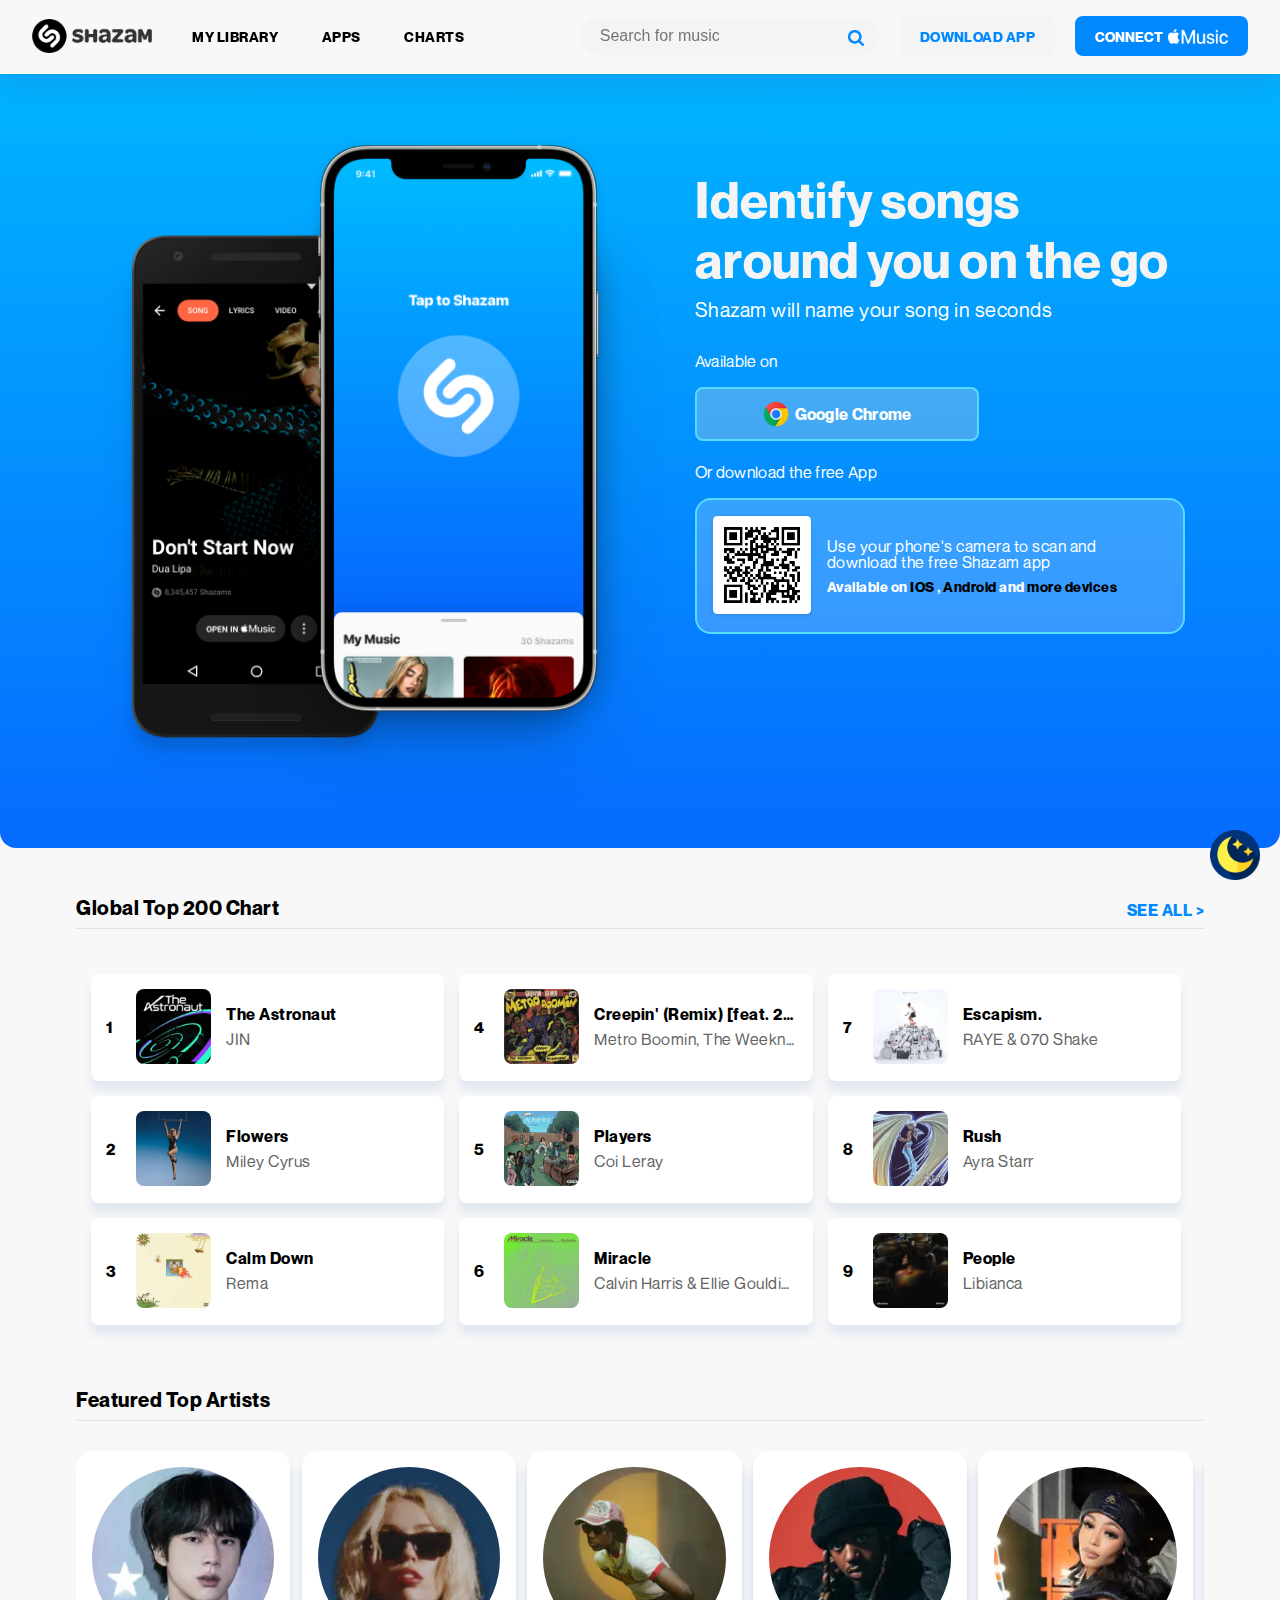
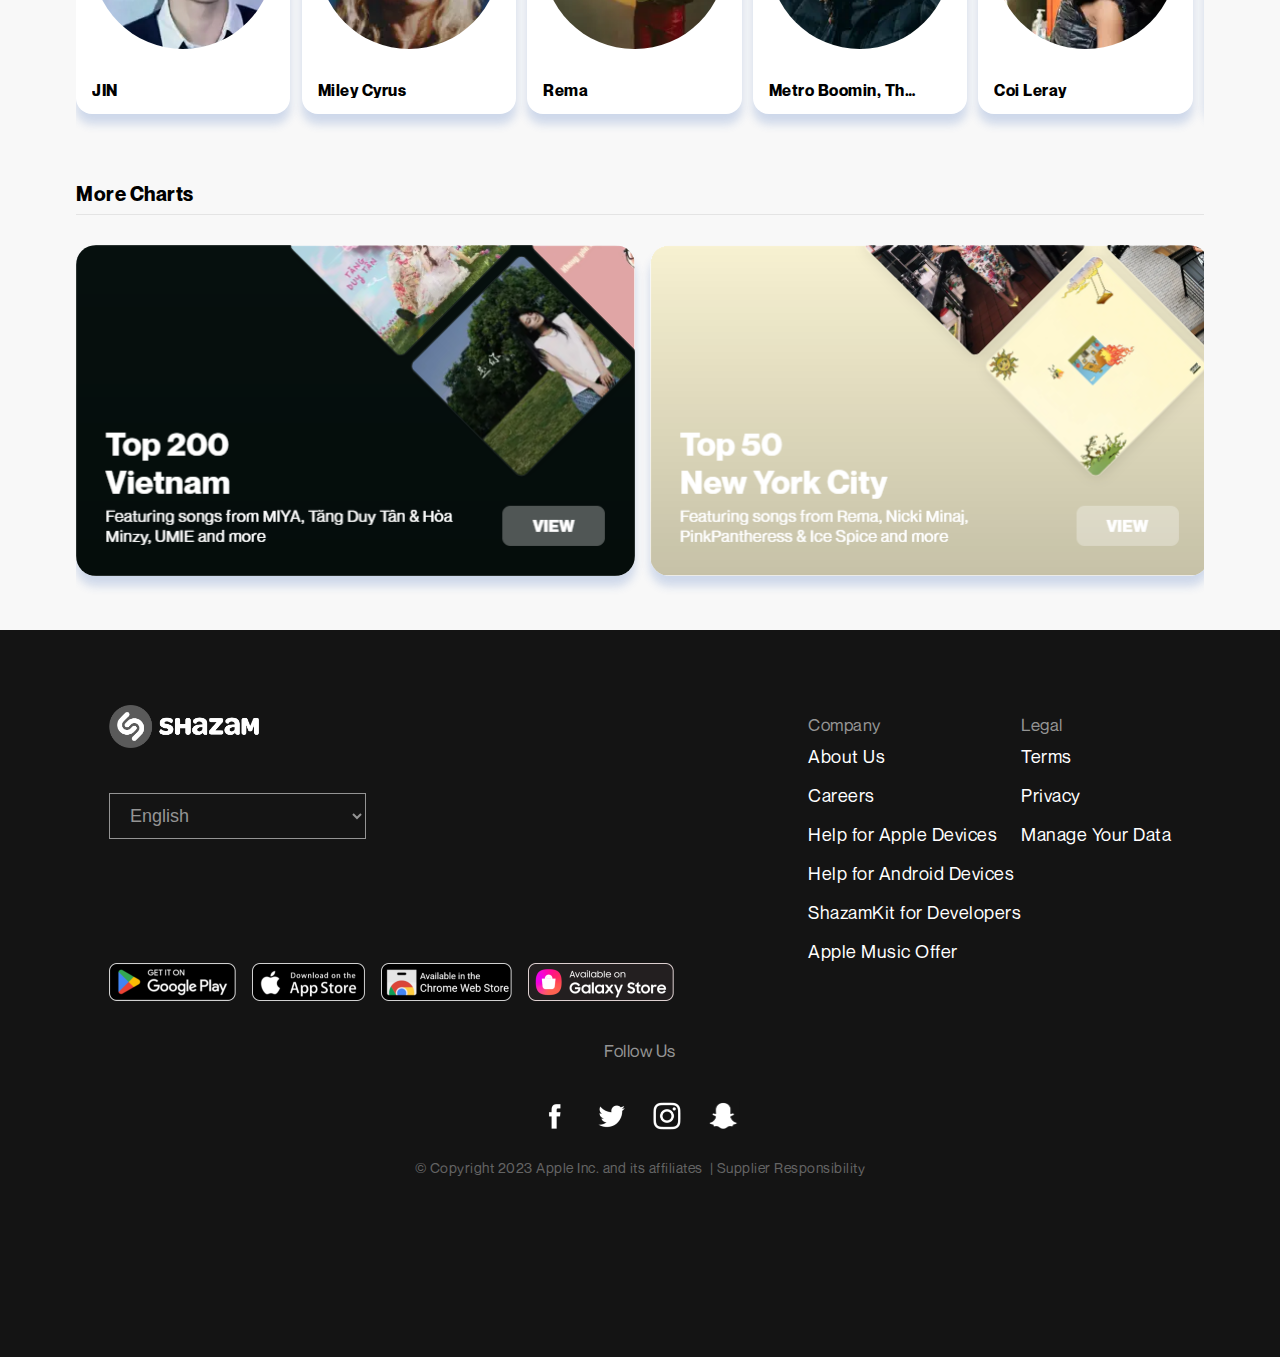
==== commit 0c8d3897: "Add files via upload" ====
--- a/index.html
+++ b/index.html
@@ -7,12 +7,11 @@
     <meta name="viewport" content="width=device-width, initial-scale=1.0" />
     <link rel="stylesheet" href="/style.css" />
     <link rel="icon" href="/icon/icon_path.png" type="image/icon type">
-    <script src="/main.js"></script>
+
     <title>Shazam - Music Discovery, Charts & Song Lyrics</title>
 </head>
 
 <body>
-    <!--Navigation-->
     <div class="navigation">
         <div class="container-flex">
             <nav>
@@ -41,15 +40,14 @@
                     CONNECT
                     <img src="/icon/Apple_Music_2.png" alt="Apple_Music" />
                 </button>
-                <button class="hamburger-menu" id="icon" onclick="myFunction()">
+                <button class="hamburger-menu" id="open">
                     <img src="/icon/hamburger.png" alt="" />
                 </button>
 
             </div>
         </div>
-
     </div>
-    <div class="nav-menu-overlay">
+    <div id="hint" class="hide">
 
         <div class="shazam-icon">
             <a href="">
@@ -63,47 +61,28 @@
             <li><a href="/login.html">My Library</a></li>
             <li><a href="https://support.apple.com/en-us/HT210331">Help</a></li>
         </ul>
-        <button class="hamburger-menu" id="icon" onclick="myFunction()">
+        <button class="hamburger-menu" id="close">
             <img src="/icon/close.png" alt="" />
         </button>
     </div>
     <img src="img/night-mode.png" id="dark">
-    <!-------------------->
+    <!--frame1-------------------------------->
     <div class="frame1">
-        <div class="text-container">
-            <div class="title">Shazam Browser Extension</div>
-            <div class="subtitle">
-                Identify songs in seconds from your web browser
-            </div>
-            <div class="text-info">Available on:</div>
-            <div class="chrome-btn">
-                <a href="https://chrome.google.com/webstore/detail/shazam-find-song-names-fr/mmioliijnhnoblpgimnlajmefafdfilb">
-                    <img src="/icon/chrome-logo.png" alt="Chrome" />Google Chrome
-                </a>
-            </div>
-        </div>
-        <img src="/img/broswer.png" alt="Browser" class="browser" />
-        <img src="/img/Mobile/iphone.png" alt="Browser" class="mobile">
-    </div>
-    <!-------------------->
-    <!---frame2-->
-    <div class="frame2">
-        <div class="try-now">
-            <img src="/img/Layer 1.png" alt="">
-        </div>
-        <div class="try-now-tablet">
-            <img src="/img/Tablet/Layer 1 tablet.png" alt="">
-        </div>
-        <div class="try-now-mobile">
-            <img src="/img/Mobile/Untitled-1.png" alt="">
-        </div>
+
         <div class="content">
             <div class="left">
                 <img src="/img/group.png" alt="" />
             </div>
             <div class="right">
-                <div class="dta">DOWNLOAD THE APP</div>
                 <div class="identify">Identify songs around you on the go</div>
+                <div class="dta">Shazam will name your song in seconds</div>
+                <div class="text-info">Available on</div>
+                <div class="chrome-btn">
+                    <a href="https://chrome.google.com/webstore/detail/shazam-find-song-names-fr/mmioliijnhnoblpgimnlajmefafdfilb">
+                        <img src="/icon/chrome-logo.png" alt="Chrome" />Google Chrome
+                    </a>
+                </div>
+                <div class="text-info">Or download the free App</div>
                 <div class="dlbox">
                     <div class="QR">
                         <img src="/img/home.png" alt="" />
@@ -122,32 +101,9 @@
                 </div>
             </div>
         </div>
-
     </div>
-    <!-----frame3----->
-    <div class="frame3">
-        <div class="title">
-            <h2>Global Top 200</h2>
-            <h1>Top songs being discovered around the world right now</h1>
-            <p>See who made it on the list of the most Shazamed songs worldwide</p>
-        </div>
-        <div class="video">
-            <div class="home-video">
-                <iframe width="560" height="315" src="https://www.youtube.com/embed/YudHcBIxlYw?controls=0&amp;autoplay=1&mute=1&loop=1" title="YouTube video player" frameborder="0" allow="accelerometer; autoplay; clipboard-write; encrypted-media; gyroscope; picture-in-picture; web-share"
-                    allowfullscreen></iframe>
-
-
-                <div class="grid">
-                    <img src="/img/global.png" alt="grid-img" class="grid-img" />
-                    <div class="caption-img">
-                        <div class="caption">Global Top 200 Chart</div>
-                        <div class="feat">
-                            Featuring songs from Miley Cyrus, Rema, RAYE & 070 Shake and more
-                        </div>
-                    </div>
-                </div>
-            </div>
-        </div>
+    <!----frame2-->
+    <div class="frame2">
         <div class="topchart-title">
             <h2>Global Top 200 Chart</h2>
             <a href="" class="see-all">SEE ALL ></a>
@@ -220,7 +176,7 @@
                             </div>
                         </div>
                     </div>
-                    <div class="collum-list">
+                    <div class="collum-list tablet-hide">
                         <div class="track-info">
                             <div class="count">7</div>
                             <div class="audio-play">
@@ -255,126 +211,149 @@
                 </div>
             </div>
         </div>
+
+        <!---Artist-->
         <div class="topchart-title">
             <h2>Featured Top Artists</h2>
         </div>
         <div class="topchart-list">
             <div class="topchart-container">
-                <div class="container-list artist-container">
-                    <div class="collum-list artist-collum">
-                        <div class="artist-info">
-                            <img src="/img/1.webp" alt="" />
+                <div class="artist-container">
+                    <div class="artist-collum">
+                        <div class="artist-info">
+                            <div class="artist-img">
+                                <img src="/img/1.webp" alt="" />
+                            </div>
 
                         </div>
                         <div class="artist-name">JIN</div>
                     </div>
-                    <div class="collum-list artist-collum">
-                        <div class="artist-info">
-                            <img src="/img/2.webp" alt="" />
+                    <div class="artist-collum">
+                        <div class="artist-info">
+                            <div class="artist-img">
+                                <img src="/img/2.webp" alt="" />
+                            </div>
 
                         </div>
                         <div class="artist-name">Miley Cyrus</div>
                     </div>
-                    <div class="collum-list artist-collum">
-                        <div class="artist-info">
-                            <img src="/img/3.webp" alt="" />
+                    <div class="artist-collum">
+                        <div class="artist-info">
+                            <div class="artist-img">
+                                <img src="/img/3.webp" alt="" />
+                            </div>
 
                         </div>
                         <div class="artist-name">Rema</div>
                     </div>
-                    <div class="collum-list artist-collum">
-                        <div class="artist-info">
-                            <img src="/img/4.webp" alt="" />
+                    <div class="artist-collum">
+                        <div class="artist-info">
+                            <div class="artist-img">
+                                <img src="/img/4.webp" alt="" />
+                            </div>
 
                         </div>
                         <div class="artist-name">Metro Boomin, The Weeknd & Diddy</div>
                     </div>
-                    <div class="collum-list artist-collum">
-                        <div class="artist-info">
-                            <img src="/img/5.webp" alt="" />
+                    <div class="artist-collum">
+                        <div class="artist-info">
+                            <div class="artist-img">
+                                <img src="/img/5.webp" alt="" />
+                            </div>
 
                         </div>
                         <div class="artist-name">Coi Leray</div>
                     </div>
-                    <div class="collum-list artist-collum">
-                        <div class="artist-info">
-                            <img src="/img/6.webp" alt="" />
+                    <div class="artist-collum">
+                        <div class="artist-info">
+                            <div class="artist-img">
+                                <img src="/img/6.webp" alt="" />
+                            </div>
 
                         </div>
                         <div class="artist-name">Calvin Harris & Ellie Goulding</div>
                     </div>
-                    <div class="collum-list artist-collum">
-                        <div class="artist-info">
-                            <img src="/img/7.webp" alt="" />
+                    <div class="artist-collum">
+                        <div class="artist-info">
+                            <div class="artist-img">
+                                <img src="/img/7.webp" alt="" />
+                            </div>
 
                         </div>
                         <div class="artist-name">RAYE & 070 Shake</div>
                     </div>
-                    <div class="collum-list artist-collum">
-                        <div class="artist-info">
-                            <img src="/img/8.webp" alt="" />
+                    <div class="artist-collum">
+                        <div class="artist-info">
+                            <div class="artist-img">
+                                <img src="/img/8.webp" alt="" />
+                            </div>
 
                         </div>
                         <div class="artist-name">Ayra Starr</div>
                     </div>
-                    <div class="collum-list artist-collum">
-                        <div class="artist-info">
-                            <img src="/img/9.webp" alt="" />
+                    <div class="artist-collum">
+                        <div class="artist-info">
+                            <div class="artist-img">
+                                <img src="/img/9.webp" alt="" />
+                            </div>
 
                         </div>
                         <div class="artist-name">Libianca</div>
                     </div>
-                    <div class="collum-list artist-collum">
-                        <div class="artist-info">
-                            <img src="/img/10.webp" alt="" />
+                    <div class="artist-collum">
+                        <div class="artist-info">
+
+                            <div class="artist-img">
+                                <img src="/img/10.webp" alt="" />
+                            </div>
 
                         </div>
                         <div class="artist-name">Ed Sheeran</div>
                     </div>
                 </div>
             </div>
-
-        </div>
-        <div class="topchart-title">
-            <h2>More Charts</h2>
-        </div>
-        <div class="topchart-list">
-            <div class="topchart-container">
-                <div class="container-list artist-container more-chart">
-                    <div class="chart-collum">
-                        <img src="/img/Untitled-1.png" alt="" />
-                        <img src="/img/Untitled-2.png" alt="" />
-                        <img src="/img/Untitled-3.png" alt="" />
-                        <img src="/img/Untitled-4.png" alt="" />
-                    </div>
-                    <div class="chart-collum-tablet">
-                        <div class="chart-info">
-                            <img src="/img/Tablet/p0.png" alt="" />
-                            <div class="title-chart">Top 200 <br> Vietnam</div>
-                            <div class="subtitle-chart">Featuring songs from MIYA, Tăng Duy Tân & Hòa Minzy, UMIE and more</div>
-                        </div>
-                        <div class="chart-info">
-                            <img src="/img/Tablet/p1.png" alt="" />
-                            <div class="title-chart">Top 50 <br> New York City</div>
-                            <div class="subtitle-chart">Featuring songs from Rema, Nicki Minaj, PinkPantheress & Ice Spice and more</div>
-                        </div>
-                        <div class="chart-info">
-                            <img src="/img/Tablet/p2.png" alt="" />
-                            <div class="title-chart">Top 50 <br> Los Angeles</div>
-                            <div class="subtitle-chart">Featuring songs from SZA, Fuerza Regida & Grupo Frontera, Rema and more</div>
-                        </div>
-                        <div class="chart-info">
-                            <img src="/img/Tablet/p3.png" alt="" />
-                            <div class="title-chart">Top 50 <br> Moscow</div>
-                            <div class="subtitle-chart">Featuring songs from Oliver Tree & Robin Schulz, Miley Cyrus, Eminem and more</div>
+        </div>
+        <!---frame3-->
+        <div class="frame3">
+            <div class="topchart-title">
+                <h2>More Charts</h2>
+            </div>
+            <div class="topchart-list">
+                <div class="topchart-container">
+                    <div class="container-list artist-container more-chart">
+                        <div class="chart-collum">
+                            <img src="/img/Untitled-1.png" alt="" />
+                            <img src="/img/Untitled-2.png" alt="" />
+                            <img src="/img/Untitled-3.png" alt="" />
+                            <img src="/img/Untitled-4.png" alt="" />
+                        </div>
+                        <div class="chart-collum-tablet">
+                            <div class="chart-info">
+                                <img src="/img/Tablet/p0.png" alt="" />
+                                <div class="title-chart">Top 200 <br> Vietnam</div>
+                                <div class="subtitle-chart">Featuring songs from MIYA, Tăng Duy Tân & Hòa Minzy, UMIE and more</div>
+                            </div>
+                            <div class="chart-info">
+                                <img src="/img/Tablet/p1.png" alt="" />
+                                <div class="title-chart">Top 50 <br> New York City</div>
+                                <div class="subtitle-chart">Featuring songs from Rema, Nicki Minaj, PinkPantheress & Ice Spice and more</div>
+                            </div>
+                            <div class="chart-info">
+                                <img src="/img/Tablet/p2.png" alt="" />
+                                <div class="title-chart">Top 50 <br> Los Angeles</div>
+                                <div class="subtitle-chart">Featuring songs from SZA, Fuerza Regida & Grupo Frontera, Rema and more</div>
+                            </div>
+                            <div class="chart-info">
+                                <img src="/img/Tablet/p3.png" alt="" />
+                                <div class="title-chart">Top 50 <br> Moscow</div>
+                                <div class="subtitle-chart">Featuring songs from Oliver Tree & Robin Schulz, Miley Cyrus, Eminem and more</div>
+                            </div>
                         </div>
                     </div>
                 </div>
             </div>
         </div>
     </div>
-
-
     <!--Footer-->
     <div class="footer">
         <div class="wrapper">
@@ -387,29 +366,29 @@
 
                 <div class="select">
                     <select>  
-                    <option value="cs-CZ">Čeština</option>  
-                    <option value="de-DE">Deutsch</option>  
-                    <option value="el-GR">Eλληνικά</option>  
-                    <option value="en-US" selected="selected">English</option>  
-                    <option value="en-GB">English (UK)</option>  
-                    <option value="es">Español</option>  
-                    <option value="es-ES">Español (ES)</option>  
-                    <option value="es-MX">Español (MX)</option>  
-                    <option value="fr-FR">Français</option>  
-                    <option value="hi-IN">हिन्दी</option>  
-                    <option value="id-ID">Bahasa Indonesia</option>  
-                    <option value="it-IT">Italiano</option>  
-                    <option value="ja-JP">日本語</option>  
-                    <option value="ko-KR">한국어</option>  
-                    <option value="nl-NL">Nederlands</option>  
-                    <option value="pl-PL">Polski</option>  
-                    <option value="pt-PT">Português</option>  
-                    <option value="pt-BR">Português (BR)</option>  
-                    <option value="ru-RU">Русский язык</option>  
-                    <option value="tr-TR">Türkçe</option>  
-                    <option value="zh-CN">中文</option>  
-                    <option value="zh-TW">繁體中文</option>  
-                 </select>
+                <option value="cs-CZ">Čeština</option>  
+                <option value="de-DE">Deutsch</option>  
+                <option value="el-GR">Eλληνικά</option>  
+                <option value="en-US" selected="selected">English</option>  
+                <option value="en-GB">English (UK)</option>  
+                <option value="es">Español</option>  
+                <option value="es-ES">Español (ES)</option>  
+                <option value="es-MX">Español (MX)</option>  
+                <option value="fr-FR">Français</option>  
+                <option value="hi-IN">हिन्दी</option>  
+                <option value="id-ID">Bahasa Indonesia</option>  
+                <option value="it-IT">Italiano</option>  
+                <option value="ja-JP">日本語</option>  
+                <option value="ko-KR">한국어</option>  
+                <option value="nl-NL">Nederlands</option>  
+                <option value="pl-PL">Polski</option>  
+                <option value="pt-PT">Português</option>  
+                <option value="pt-BR">Português (BR)</option>  
+                <option value="ru-RU">Русский язык</option>  
+                <option value="tr-TR">Türkçe</option>  
+                <option value="zh-CN">中文</option>  
+                <option value="zh-TW">繁體中文</option>  
+             </select>
                 </div>
             </div>
             <div class="footer-content-2">
@@ -421,16 +400,16 @@
                         <li><a href="https://support.apple.com/guide/shazam-iphone/welcome/ios" class="link" target="_blank">Help for Apple Devices</a></li>
                         <li><a href="https://support.apple.com/en-us/HT211913" class="link" target="_blank">Help for Android Devices</a></li>
                         <li><a href="https://www.shazam.com/shazamkit/" " class="link " target="_blank ">ShazamKit for Developers</a></li>  
-                    <li><a href="https://www.shazam.com//applemusic " class="link " target="_blank ">Apple Music Offer</a></li>  
-                 </ul>
-              </div>
-
-              <div class="legal ">
-                 <h3 id = "legal ">Legal</h3>
-                 <ul>
-                    <li><a href="https://www.shazam.com/terms " class="link " target="_blank ">Terms</a></li>
-                    <li><a href="https://www.apple.com/legal/privacy/en-ww " class="link " target="_blank ">Privacy</a></li>
-                    <li><a href="https://www.shazam.com/privacy " class="link "" target="_blank">Manage Your Data</a>
+                <li><a href="https://www.shazam.com//applemusic " class="link " target="_blank ">Apple Music Offer</a></li>  
+             </ul>
+          </div>
+
+          <div class="legal ">
+             <h3 id = "legal ">Legal</h3>
+             <ul>
+                <li><a href="https://www.shazam.com/terms " class="link " target="_blank ">Terms</a></li>
+                <li><a href="https://www.apple.com/legal/privacy/en-ww " class="link " target="_blank ">Privacy</a></li>
+                <li><a href="https://www.shazam.com/privacy " class="link "" target="_blank">Manage Your Data</a>
                         </li>
                     </ul>
                 </div>
@@ -466,23 +445,7 @@
             </div>
         </div>
     </div>
-
-    <script>
-        var dark = document.getElementById("dark");
-        var ctr = 0;
-        dark.onclick = function() {
-            document.body.classList.toggle("dark-mode")
-            if (ctr == 0) {
-                ctr = 1;
-                document.getElementById("shazamic").src = "icon/Shazam_white_logo.png"
-            } else {
-                ctr = 0;
-                document.getElementById("shazamic").src = "icon/Temp.png"
-            }
-
-        }
-    </script>
-
+    <script src="/main.js"></script>
 </body>
 
 </html>--- a/style.css
+++ b/style.css
@@ -126,7 +126,7 @@
     content: none;
 }
 
-:root {
+ :root {
     --main-bg: #f8f8f8;
     --frame-bg: #fff;
     --text-black: #000;
@@ -176,12 +176,13 @@
     box-sizing: border-box;
 }
 
-body,
+body{
+    background-color: var(--main-bg);
+}
 html {
     display: block;
     min-width: 100%;
     min-height: 100%;
-    height: 100%;
     -webkit-tap-highlight-color: transparent;
     position: relative;
     font-family: NeueMontreal;
@@ -196,10 +197,7 @@
     background-color: var(--main-bg);
     align-items: center;
     z-index: 100;
-}
-
-.nav-menu-overlay {
-    display: none;
+    box-shadow: 0 13px 30px 0 rgba(38, 88, 180, 0.2);
 }
 
 .container-flex {
@@ -253,9 +251,7 @@
 
 .navigation .search-box {
     display: block;
-    background-color: var(--search-box);
     border: none;
-    border-radius: 8px;
     white-space: nowrap;
     position: relative;
     margin-left: auto;
@@ -264,7 +260,7 @@
 }
 
 .navigation .search-box input {
-    border-radius: 8px;
+    border-radius: 20px;
     font-size: 16px;
     background-color: var(--search-box);
     border: none;
@@ -332,7 +328,7 @@
     padding: 10px 10px 10px 10px;
     cursor: pointer;
     border: none;
-    background-color: var(--main-bg);
+    background: rgba(0, 0, 0, 0);
     display: none;
 }
 
@@ -347,8 +343,10 @@
     display: block;
 }
 
-.nav-menu-overlay {
+#hint {
     display: none;
+    opacity: 0;
+    transform: scale(0);
     position: fixed;
     z-index: 5000;
     width: 100%;
@@ -357,39 +355,40 @@
     transition-delay: 0.3s;
     top: 0px;
     left: 0px;
-}
-
-.nav-menu-overlay .hamburger-menu {
+    transition: height 1s, width 1s, padding 1s, visibility 1s, opacity 0.5s ease-out;
+}
+
+#hint .hamburger-menu {
     position: absolute;
     top: 0;
     right: 0;
     padding: 27px;
-    padding-right: 5%;
+    padding-right: 4.5%;
     background-color: black;
     border: none;
 }
 
-.nav-menu-overlay .hamburger-menu img {
+#hint .hamburger-menu img {
     width: 20px;
     height: 20px;
     display: block;
 }
 
-.nav-menu-overlay .shazam-icon {
+#hint .shazam-icon {
     color: black;
     margin: 17px 0 0 2.5%;
 }
 
-.nav-menu-overlay .shazam-icon img {
+#hint .shazam-icon img {
     width: 120px;
     height: 34px;
 }
 
-.nav-menu-overlay ul {
+#hint ul {
     padding-top: 50px;
 }
 
-.nav-menu-overlay ul li a {
+#hint ul li a {
     color: #fff;
     display: block;
     padding: 25px 0 25px 55px;
@@ -398,33 +397,12 @@
 }
 
 .frame1 {
-    background-image: linear-gradient(to bottom, #0bf, #066aff);
-    padding-top: 40px;
-    text-align: center;
-}
-
-.frame1 .title {
-    font-family: NeueMontreal;
-    margin-top: 155px;
-    margin-bottom: 5px;
-    font-size: 50px;
-    font-weight: 700;
-    line-height: 1.2;
-    letter-spacing: 0.5px;
-    color: #fff;
-}
-
-.frame1 .subtitle {
-    font-family: NeueMontreal;
-    font-size: 20px;
-    line-height: 1.4;
-    letter-spacing: 0.5px;
-    color: #fff;
-    margin-bottom: 30px;
+    background-image: linear-gradient(to bottom, #0bf, #066bff);
+    max-height: 100%;
+    border-radius: 16px;
 }
 
 .frame1 .text-info {
-    font-family: NeueMontreal;
     font-size: 16px;
     line-height: 1.38;
     letter-spacing: 0.36px;
@@ -434,27 +412,31 @@
 
 .frame1 .chrome-btn {
     display: flex;
-    justify-content: center;
     align-items: center;
     white-space: nowrap;
 }
 
+.frame1 .chrome-btn:hover a {
+    transition: 0.5s;
+    box-shadow: 0 0 8px 0 rgba(0, 0, 0, .12), 0 8px 8px 0 rgba(0, 0, 0, .24);
+}
+
 .frame1 .chrome-btn a {
     text-decoration: none;
-    font-family: NeueMontreal;
     display: flex;
     align-items: center;
     justify-content: center;
     padding: 12px 65px 12px 66px;
     border-radius: 8px;
-    background-color: #fff;
+    background-color: rgba(220, 220, 220, 0.3);
+    border: 2px solid #59dbff;
     font-size: 16px;
     font-weight: 700;
     letter-spacing: 0.33px;
-    color: #08f;
     min-height: 30px;
     cursor: pointer;
-    margin-bottom: 30px;
+    color: #fff;
+    transition: 0.5s;
 }
 
 .frame1 .chrome-btn img {
@@ -463,110 +445,59 @@
     margin-right: 6px;
 }
 
-.frame1 .browser {
-    vertical-align: bottom;
-    height: auto;
-}
-
-.frame1 .mobile {
-    height: auto;
-    display: none;
-}
-
-.frame2 {
-    background-color: var(--main-bg);
-}
-
-.frame2 .try-now {
-    max-width: 1128px;
-    padding: 30px 15px;
-    margin: 0 auto;
-    display: block;
-}
-
-.frame2 .try-now-tablet {
-    display: none;
-    max-width: 1128px;
-    padding: 30px 15px;
-    margin: 0 auto;
-}
-
-.frame2 .try-now-mobile {
-    display: none;
-    max-width: 1128px;
-    padding: 30px 15px;
-    margin: 0 auto;
-}
-
-.frame2 .try-now img {
-    display: block;
-    height: auto;
-    width: 100%;
-}
-
-.frame2 .try-now-tablet img {
-    height: auto;
-    width: 100%;
-}
-
-.frame2 .try-now-mobile img {
-    height: auto;
-    width: 100%;
-    width: 100%;
-}
-
 .content {
     display: flex;
-    padding: 60px 30px 0;
-    align-items: center;
+    padding: 120px 30px 0;
+    /*align-items: center;*/
     max-width: 1150px;
     margin-right: auto;
     margin-left: auto;
-    background-image: none;
-    background-color: var(--main-bg);
-}
-
-.frame2 .content .left {
+    /*background-color: var(--main-bg);*/
+}
+
+.content .left {
     font-size: 0;
     width: 55%;
     min-height: 400px;
 }
 
 .content .left img {
+    max-width: 700px;
     transform: scale(1);
     width: 100%;
 }
 
 .content .right {
     width: 45%;
-    margin-top: -80px;
 }
 
 .content .right .dta {
-    font-family: NeueMontreal;
-    font-size: 14px;
-    font-weight: 700;
-    margin-bottom: 10px;
-    color: var(--text-black);
+    font-size: 20px;
+    font-weight: 400;
+    text-transform: none;
+    margin-bottom: 30px;
+    color: #fff;
 }
 
 .content .right .identify {
-    font-family: NeueMontreal;
     font-size: 50px;
     font-weight: 700;
     line-height: 1.2;
     max-width: 600px;
-    margin-bottom: 30px;
-    color: var(--text-black);
+    margin-top: 50px;
+    margin-bottom: 10px;
+    color: #f4f4f4;
 }
 
 .content .right .dlbox {
-    background-color: var(--frame-bg);
     display: flex;
     align-items: center;
     justify-content: center;
     padding: 15px;
     border-radius: 16px;
+    background-color: rgba(255, 255, 255, 0.2);
+    border: 2px solid #59dbff;
+    margin-bottom: 15px;
 }
 
 .content .right .dlbox .QR {
@@ -591,7 +522,7 @@
 .content .right .dlbox .desc {
     font-size: 16px;
     margin-bottom: 10px;
-    color: var(--text-gray);
+    color: #fff;
     font-family: NeueMontreal;
 }
 
@@ -599,120 +530,19 @@
     font-family: NeueMontreal;
     font-size: 14px;
     font-weight: 700;
-    color: var(--text-black);
+    color: #fff;
 }
 
 .content .right .dlbox .links a {
     text-decoration: none;
-    color: var(--text-blue);
-}
-
-.frame3 {
-    padding: 60px 0 60px;
+    color: #000;
+}
+
+.frame2{
     background-color: var(--main-bg);
 }
 
-.frame3 .title {
-    text-align: center;
-    max-width: 671px;
-    margin: 0 auto 40px;
-}
-
-.frame3 .title h2 {
-    font-weight: 700;
-    border: none;
-    text-transform: uppercase;
-    margin-bottom: 10px;
-    padding: 0;
-    font-size: 16px;
-    color: var(--text-gray);
-    letter-spacing: 0.5px;
-}
-
-.frame3 .title h1 {
-    font-size: 50px;
-    font-weight: 700;
-    letter-spacing: 0.69px;
-    color: var(--text-black);
-    margin-bottom: 10px;
-    line-height: 1;
-}
-
-.frame3 .title p {
-    font-size: 16px;
-    color: var(--text-gray);
-    letter-spacing: 0.5px;
-    line-height: 1.5;
-}
-
-.frame3 .video {
-    max-width: 1128px;
-    margin: 0 auto;
-    padding: 0 15px;
-}
-
-.frame3 .home-video {
-    position: relative;
-    z-index: 10;
-    width: 100%;
-    height: 0;
-    border-radius: 8px;
-    background-color: #fafafa;
-    background-position: center;
-    background-repeat: no-repeat;
-    background-size: cover;
-    padding-top: 56.25%;
-}
-
-.frame3 .home-video iframe,
-.frame3 .home-video object,
-.frame3 .home-video embed {
-    position: absolute;
-    top: 0;
-    left: 0;
-    width: 100%;
-    height: 100%;
-}
-
-.frame3 .grid {
-    display: flex;
-    align-items: center;
-    flex: 1 1 100%;
-    min-width: 0;
-    position: absolute;
-    z-index: 1000;
-    left: 15px;
-    bottom: 15px;
-    right: 15px;
-    color: #fff;
-}
-
-.frame3 .grid img {
-    width: 80px;
-    height: 80px;
-    margin-right: 15px;
-}
-
-.frame3 .grid .caption-img {
-    max-width: 500px;
-}
-
-.frame3 .grid .caption-img .caption {
-    text-transform: uppercase;
-    font-size: 12px;
-    font-weight: 700;
-    opacity: 0.5;
-    margin-bottom: 10px;
-    font-family: NeueMontreal;
-}
-
-.frame3 .grid .caption-img .feat {
-    font-size: 16px;
-    font-family: NeueMontreal;
-    line-height: 20px;
-}
-
-.frame3 .view-chart {
+.frame2 .view-chart {
     display: flex;
     justify-content: center;
     align-items: center;
@@ -732,7 +562,7 @@
     font-family: NeueMontreal;
 }
 
-.frame3 .view-chart:hover {
+.frame2 .view-chart:hover {
     display: flex;
     justify-content: center;
     align-items: center;
@@ -748,7 +578,7 @@
     font-weight: 700;
 }
 
-.frame3 .topchart-title {
+.frame2 .topchart-title {
     padding: 10px 0;
     margin: 40px auto 30px;
     max-width: 1128px;
@@ -756,7 +586,7 @@
     border-bottom: 1px solid #e4e4e4;
 }
 
-.frame3 .topchart-title h2 {
+.frame2 .topchart-title h2 {
     font-size: 20px;
     font-weight: 700;
     flex: 1 1 100%;
@@ -764,7 +594,7 @@
     color: var(--text-black);
 }
 
-.frame3 .topchart-title a {
+.frame2 .topchart-title a {
     color: #08f;
     text-decoration: none;
     font-size: 16px;
@@ -773,39 +603,48 @@
     white-space: nowrap;
 }
 
-.frame3 .topchart-list {
+.frame2 .topchart-list {
     max-width: 1128px;
     margin: 0 auto;
     width: 100%;
 }
 
-.frame3 .topchart-list .container-list {
+.frame2 .topchart-list .container-list {
     display: flex;
     overflow-x: auto;
     scroll-snap-type: x mandatory;
 }
 
-.frame3 .topchart-list .collum-list {
+.frame2 .topchart-list .collum-list {
     display: block;
-    min-width: calc(50% - 30px);
-    padding: 0 50px 0 15px;
+    padding: 0 0 0 15px;
     max-width: 550px;
     scroll-snap-align: start;
     scroll-snap-stop: always;
-}
-
-.frame3 .topchart-list .track-info {
+    width: calc(33.3333% - 7.5px);
+}
+
+.frame2 .topchart-list .track-info {
     display: flex;
     align-items: center;
     max-width: 1340px;
-    margin-left: auto;
-    margin-right: auto;
+    margin: 15px 0;
     padding: 15px 0 15px 15px;
-    border-bottom: 1px solid #e4e4e4;
-}
-
-.frame3 .topchart-list .track-info .count {
-    text-align: center;
+    border-radius: 8px;
+    overflow: hidden;
+    transition: 0.5s;
+    justify-content: flex-start;
+    background-color: var(--frame-bg);
+    box-shadow: 0 10px 10px 0 rgba(38, 88, 180, 0.1);
+}
+
+.frame2 .topchart-list .track-info:hover {
+    background-color: rgba(0, 136, 255, 0.4);
+    transition: 0.5s;
+    box-shadow: 0 0 8px 0 rgba(0, 0, 0, .12), 0 8px 8px 0 rgba(0, 0, 0, .24);
+}
+
+.frame2 .topchart-list .track-info .count {
     width: 20px;
     margin-right: 10px;
     font-weight: 700;
@@ -813,20 +652,22 @@
     color: var(--text-black);
 }
 
-.frame3 .topchart-list .track-info .audio-play img {
+.frame2 .topchart-list .track-info .audio-play img {
     width: 75px;
     height: 75px;
     border-radius: 8px;
 }
 
-.frame3 .topchart-list .track-info .track-title {
+.frame2 .topchart-list .track-info .track-title {
     display: block;
     padding-left: 15px;
-}
-
-.frame3 .topchart-list .track-info .track-title .title-music {
+    overflow: hidden;
+}
+
+.frame2 .topchart-list .track-info .track-title .title-music {
     display: inline-block;
-    max-width: 100%;
+    width: 100%;
+    max-width: 200px;
     font-size: 16px;
     font-weight: 700;
     color: var(--text-black);
@@ -834,13 +675,16 @@
     text-decoration: none;
     margin-bottom: 5px;
     letter-spacing: 0.5px;
-}
-
-.frame3 .topchart-list .track-info .track-title .title-music:hover {
+    overflow: hidden;
+    text-overflow: ellipsis;
+    white-space: nowrap;
+}
+
+.frame2 .topchart-list .track-info .track-title .title-music:hover {
     text-decoration: underline;
 }
 
-.frame3 .topchart-list .track-info .track-title .sub-title-music {
+.frame2 .topchart-list .track-info .track-title .sub-title-music {
     display: block;
     color: var(--text-gray);
     font-size: 16px;
@@ -848,55 +692,82 @@
     text-decoration: none;
     letter-spacing: 0.5px;
     line-height: 20px;
-}
-
-.frame3 .topchart-list .track-info .track-title .sub-title-music:hover {
+    max-width: 200px;
+    overflow: hidden;
+    text-overflow: ellipsis;
+    white-space: nowrap;
+}
+
+.frame2 .topchart-list .track-info .track-title .sub-title-music:hover {
     text-decoration: underline;
 }
 
-.frame3 .topchart-list .artist-info {
+.frame2 .topchart-list .artist-info {
     height: 200px;
     width: 100%;
     scroll-snap-align: start;
 }
 
-.frame3 .topchart-list .artist-info img {
-    border-radius: 8px;
+.frame2 .topchart-list .artist-info img {
+    border-radius: 50%;
+    margin: 0 auto;
+    display: block;
     width: 100%;
     height: 100%;
-    object-fit: cover;
-}
-
-.frame3 .topchart-list .artist-name {
+}
+
+.frame2 .topchart-list .artist-name {
     font-size: 16px;
     font-weight: 700;
     margin-top: 15px;
+    max-width: 150px;
     white-space: nowrap;
     overflow: hidden;
     text-overflow: ellipsis;
     color: var(--text-black);
 }
 
-.frame3 .topchart-list .artist-container {
+.frame2 .topchart-list .artist-name:hover {
+    text-decoration: underline;
+}
+
+.frame2 .topchart-list .artist-container {
+    display: inline-grid;
     padding-bottom: 20px;
     cursor: pointer;
-    margin-left: -15px;
     max-width: 1128px;
-}
-
-.frame3 .topchart-list .more-chart {
+    grid-auto-columns: 20%;
+    grid-auto-flow: column;
+    white-space: nowrap;
+    overflow-x: auto;
+    scroll-snap-type: x mandatory;
+}
+
+.frame2 .topchart-list .more-chart {
     display: inline-block;
     width: 100%;
 }
 
-.frame3 .topchart-list .artist-collum {
-    padding: 0 0 0 15px;
-    min-width: 155px;
-    width: 155px;
+.frame2 .topchart-list .artist-collum {
+    width: 95%;
     overflow: hidden;
-}
-
-.frame3 .topchart-list .chart-collum {
+    padding: 16px;
+    background-color: var(--frame-bg);
+    border-radius: 16px;
+    transition: 0.5s;
+    scroll-snap-align: start;
+    scroll-snap-stop: always;
+    box-shadow: 0 10px 10px 0 rgba(38, 88, 180, 0.2);
+}
+
+.frame2 .topchart-list .artist-collum:hover {
+    background-color: rgba(0, 136, 255, 0.4);
+    transition: 0.5s;
+    box-shadow: 0 0 8px 0 rgba(0, 0, 0, .12), 0 8px 8px 0 rgba(0, 0, 0, .24);
+}
+
+.frame2 .topchart-list .chart-collum {
+    gap: 15px;
     display: inline-grid;
     grid-auto-columns: calc(50% - 5px);
     grid-auto-flow: column;
@@ -904,144 +775,34 @@
     max-width: 1129px;
 }
 
-.frame3 .topchart-list .chart-collum img {
-    padding-left: 15px;
+.frame2 .topchart-list .chart-collum img {
+    border-radius: 20px;
     scroll-snap-align: start;
     display: block;
     width: 100%;
     height: auto;
-}
-
-.frame3 .topchart-list .chart-collum-tablet {
+    box-shadow: 0 10px 10px 0 rgba(38, 88, 180, 0.2);
+    transition: 0.5s;
+}
+
+.frame2 .topchart-list .chart-collum img:hover {
+    transition: 0.5s;
+    box-shadow: 0 0 8px 0 rgba(0, 0, 0, .12), 0 8px 8px 0 rgba(0, 0, 0, .24);
+}
+
+.frame2 .topchart-list .chart-collum-tablet {
     display: none;
 }
 
-@media( max-width: 1024px) {
-    .navigation .container-flex .nav-menu {
-        display: none;
-    }
-    .navigation .container-flex .action .download-app {
-        display: none;
-    }
-    .navigation .container-flex .action .connect-app {
-        display: none;
-    }
-    .navigation .container-flex .action .hamburger-menu {
-        display: block;
-        position: relative;
-        z-index: 50000;
-    }
-    .frame1 img {
-        width: 100%;
-    }
-    .frame2 .try-now {
-        display: none;
-    }
-    .frame2 .try-now-tablet {
-        display: block;
-    }
-    .frame2 .try-now-tablet img {
-        display: block;
-    }
-    .frame3 .topchart-list .collum-list {
-        min-width: 85%;
-    }
-    .frame3 .topchart-list .artist-collum {
-        padding: 0 0 0 15px;
-        min-width: 155px;
-        width: 155px;
-    }
-    .frame3 .topchart-list {
-        margin: 0 15px;
-        width: 100%;
-    }
-    .frame3 .topchart-title {
-        margin-left: 15px;
-        margin-right: 15px;
-    }
-    .frame3 .topchart-list .chart-collum {
-        display: none;
-    }
-    .frame3 .topchart-list .chart-collum-tablet {
-        display: inline-grid;
-        grid-auto-columns: calc(50% - 7.5px);
-        grid-auto-flow: column;
-        scroll-snap-type: x mandatory;
-        overflow-x: auto;
-        width: 100%;
-        padding-bottom: 20px;
-    }
-    .frame3 .topchart-list .chart-collum-tablet .chart-info .title-chart {
-        font-size: 32px;
-        font-weight: 900;
-        letter-spacing: .44px;
-        margin-bottom: 5px;
-        padding-top: 15px;
-        padding-left: 15px;
-        color: var(--text-black);
-    }
-    .frame3 .topchart-list .chart-collum-tablet .chart-info .subtitle-chart {
-        font-size: 16px;
-        font-weight: 400;
-        color: var(--text-gray);
-        letter-spacing: .44px;
-        padding-left: 15px;
-    }
-    .frame3 .topchart-list .chart-collum-tablet img {
-        scroll-snap-align: start;
-        display: block;
-        width: 100%;
-        height: auto;
-        padding-left: 15px;
-    }
-}
-
-@media( max-width: 768px) {
-    .frame1 .browser {
-        display: none;
-    }
-    .frame1 .mobile {
-        display: inline;
-        max-width: 400px;
-    }
-    .frame2 .try-now-tablet {
-        display: none;
-    }
-    .frame2 .try-now-mobile {
-        display: block;
-    }
-    .frame2 .content {
-        flex-direction: column-reverse;
-    }
-    .frame2 .content .left {
-        width: 100%;
-    }
-    .frame2 .content .right {
-        width: 100%;
-        text-align: center;
-        display: inline-block;
-    }
-    .frame2 .content .right .identify {
-        max-width: none;
-    }
-}
-
-body,
-html {
-    display: block;
-    min-width: 100%;
-    min-height: 100%;
-    height: 100%;
-    position: relative;
+.frame3 {
+    padding-bottom: 30px;
+}
+
+.footer a {
     font-family: NeueMontreal, Arial, sans-serif;
-    letter-spacing: .5px
-}
-
-.footer a {
-    font-size: 17px;
     font-style: normal;
     font-weight: 400;
-    font-size: 17px;
+    font-size: 18px;
     line-height: 23px;
     display: flex;
     align-items: center;
@@ -1208,7 +969,104 @@
     max-height: 38px;
 }
 
-@media only screen and (max-width: 656px) {
+@media (max-width: 1024px) {
+    .navigation .container-flex .nav-menu {
+        display: none;
+    }
+    .navigation .container-flex .action .download-app {
+        display: none;
+    }
+    .navigation .container-flex .action .connect-app {
+        display: none;
+    }
+    .navigation .container-flex .action .hamburger-menu {
+        display: block;
+        position: relative;
+        z-index: 50000;
+    }
+    .frame1 .chrome-btn {
+        justify-content: center;
+    }
+    .frame1 .content {
+        flex-direction: column-reverse;
+    }
+    .frame1 .content .left {
+        width: 50%;
+        margin: 0 auto;
+    }
+    .frame1 .content .right {
+        width: 70%;
+        text-align: center;
+        display: inline-block;
+        margin: 0 auto;
+    }
+    .frame1 .content .right .identify {
+        max-width: none;
+    }
+    .frame2 .topchart-list .collum-list {
+        width: calc(50% - 7.5px);
+    }
+    .frame2 .topchart-list .artist-container {
+        grid-auto-columns: 25%;
+    }
+    .frame3 .topchart-list .collum-list {
+        min-width: 85%;
+    }
+    .frame3 .topchart-list .artist-collum {
+        padding: 0 0 0 15px;
+        min-width: 155px;
+        width: 155px;
+    }
+    .frame3 .topchart-list {
+        margin: 0 15px;
+        width: 100%;
+    }
+    .frame3 .topchart-title {
+        margin-left: 15px;
+        margin-right: 15px;
+    }
+    .frame3 .topchart-list .chart-collum {
+        display: none;
+    }
+    .frame3 .topchart-list .chart-collum-tablet {
+        display: inline-grid;
+        grid-auto-columns: calc(50% - 7.5px);
+        grid-auto-flow: column;
+        scroll-snap-type: x mandatory;
+        overflow-x: auto;
+        width: 100%;
+        padding-bottom: 20px;
+    }
+    .frame3 .topchart-list .chart-collum-tablet .chart-info .title-chart {
+        font-size: 32px;
+        font-weight: 900;
+        letter-spacing: .44px;
+        margin-bottom: 5px;
+        padding-top: 15px;
+        padding-left: 15px;
+        color: var(--text-black);
+        overflow: hidden;
+        text-overflow: ellipsis;
+    }
+    .frame3 .topchart-list .chart-collum-tablet .chart-info .subtitle-chart {
+        font-size: 16px;
+        font-weight: 400;
+        color: var(--text-gray);
+        letter-spacing: .44px;
+        padding-left: 15px;
+        overflow: hidden;
+        text-overflow: ellipsis;
+    }
+    .frame3 .topchart-list .chart-collum-tablet img {
+        scroll-snap-align: start;
+        display: block;
+        width: 100%;
+        height: auto;
+        padding-left: 15px;
+    }
+    .tablet-hide {
+        display: none !important;
+    }
     .footer a {
         font-size: 17px;
         font-style: normal;
@@ -1338,6 +1196,15 @@
     }
 }
 
+@media (max-width: 768px) {
+    .navigation .search-box {
+        display: none;
+    }
+    .frame2 .topchart-list .artist-container {
+        grid-auto-columns: 33.3333%;
+    }
+}
+
 #dark {
     cursor: pointer;
     position: fixed;
@@ -1347,8 +1214,7 @@
     width: 50px;
     height: 50px;
 }
-
 #dark:hover {
-    transform: rotate(0.2turn);
-    transition: all 0.6s;
+    transform: rotate(1turn);
+    transition: all 1.5s;
 }